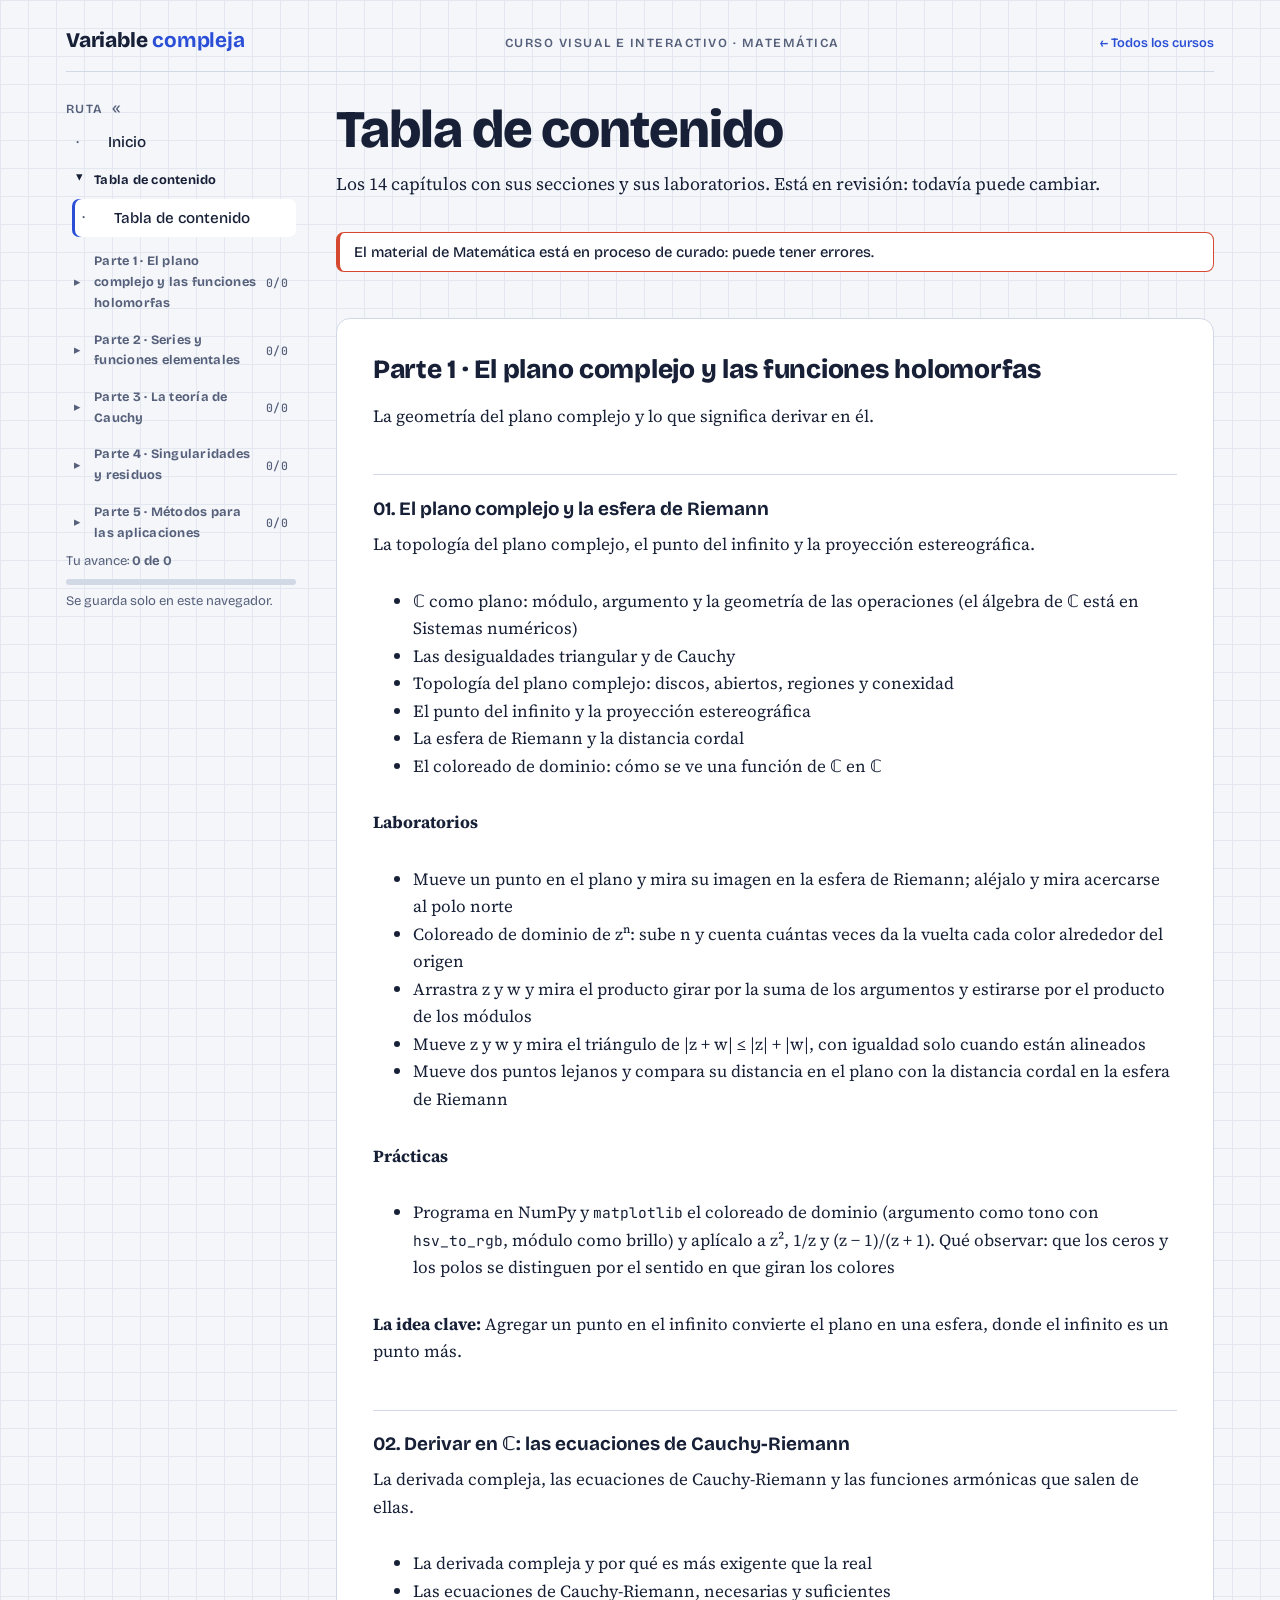
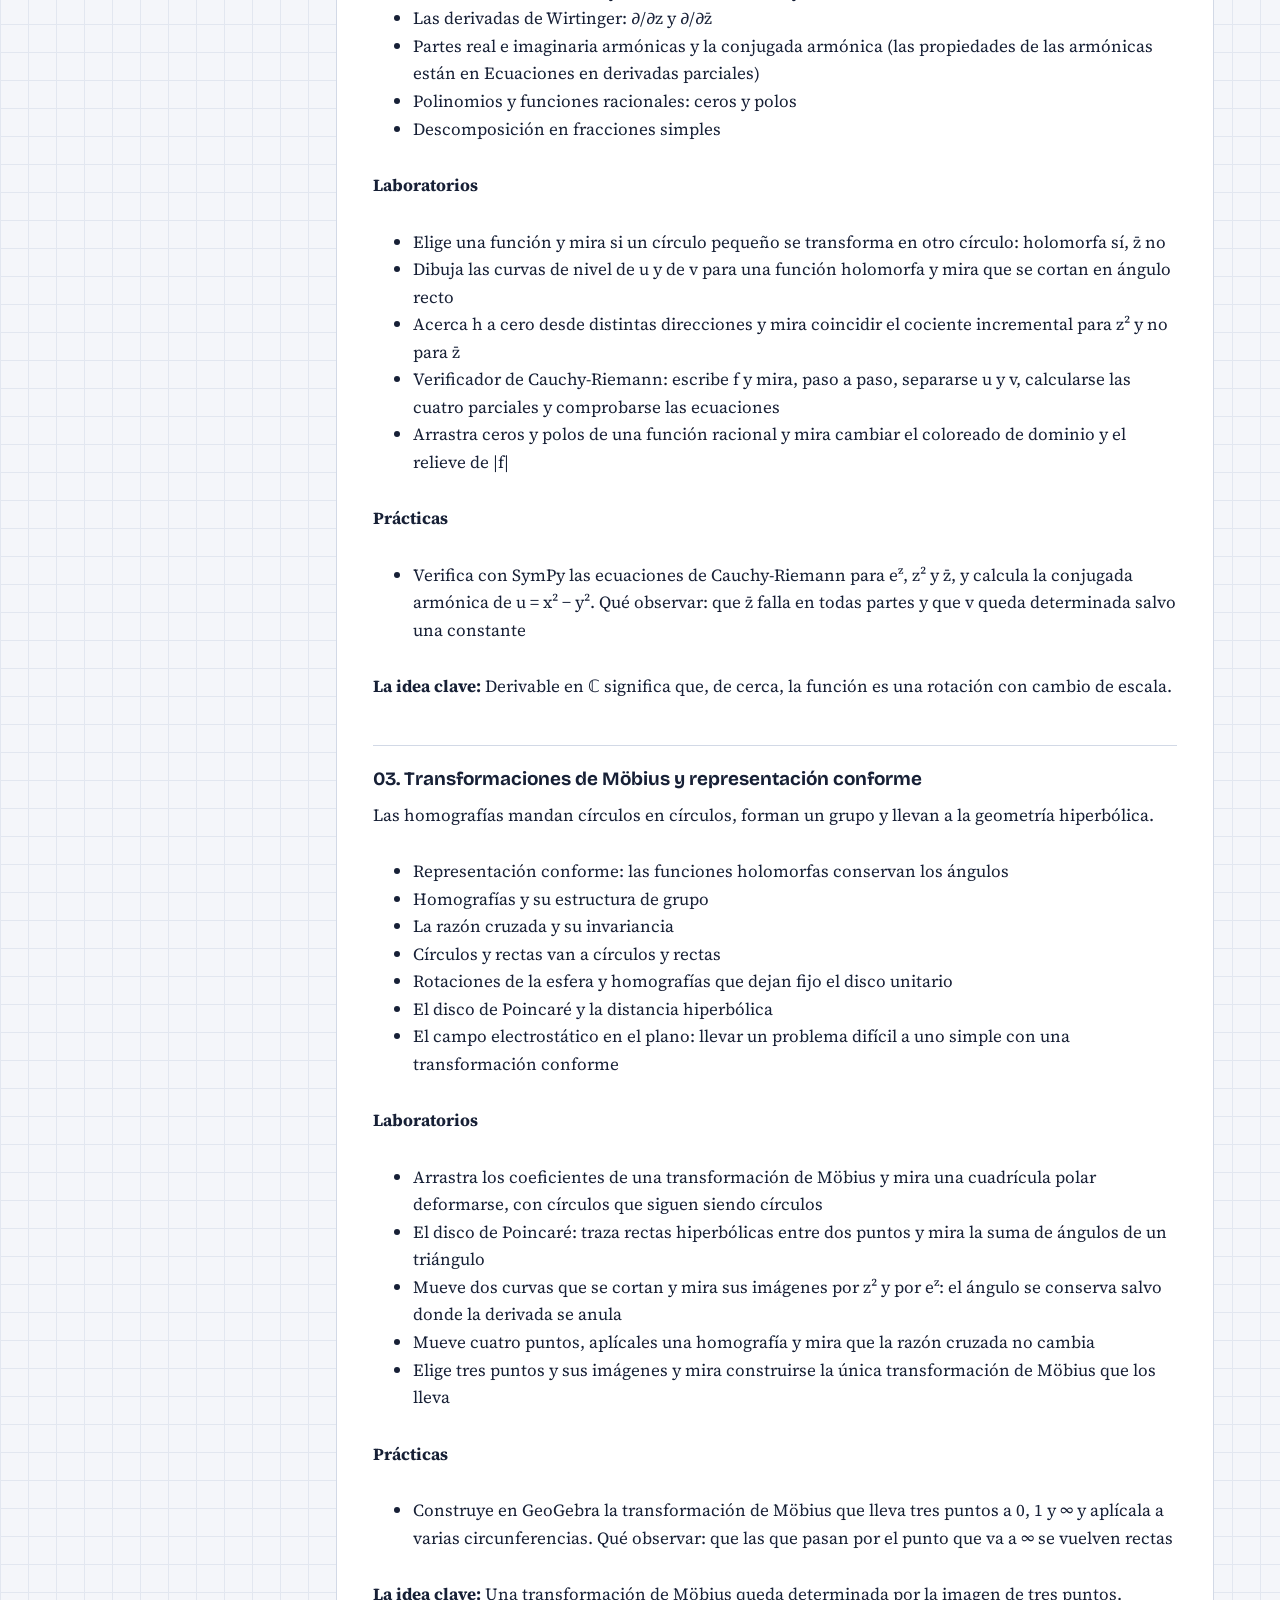
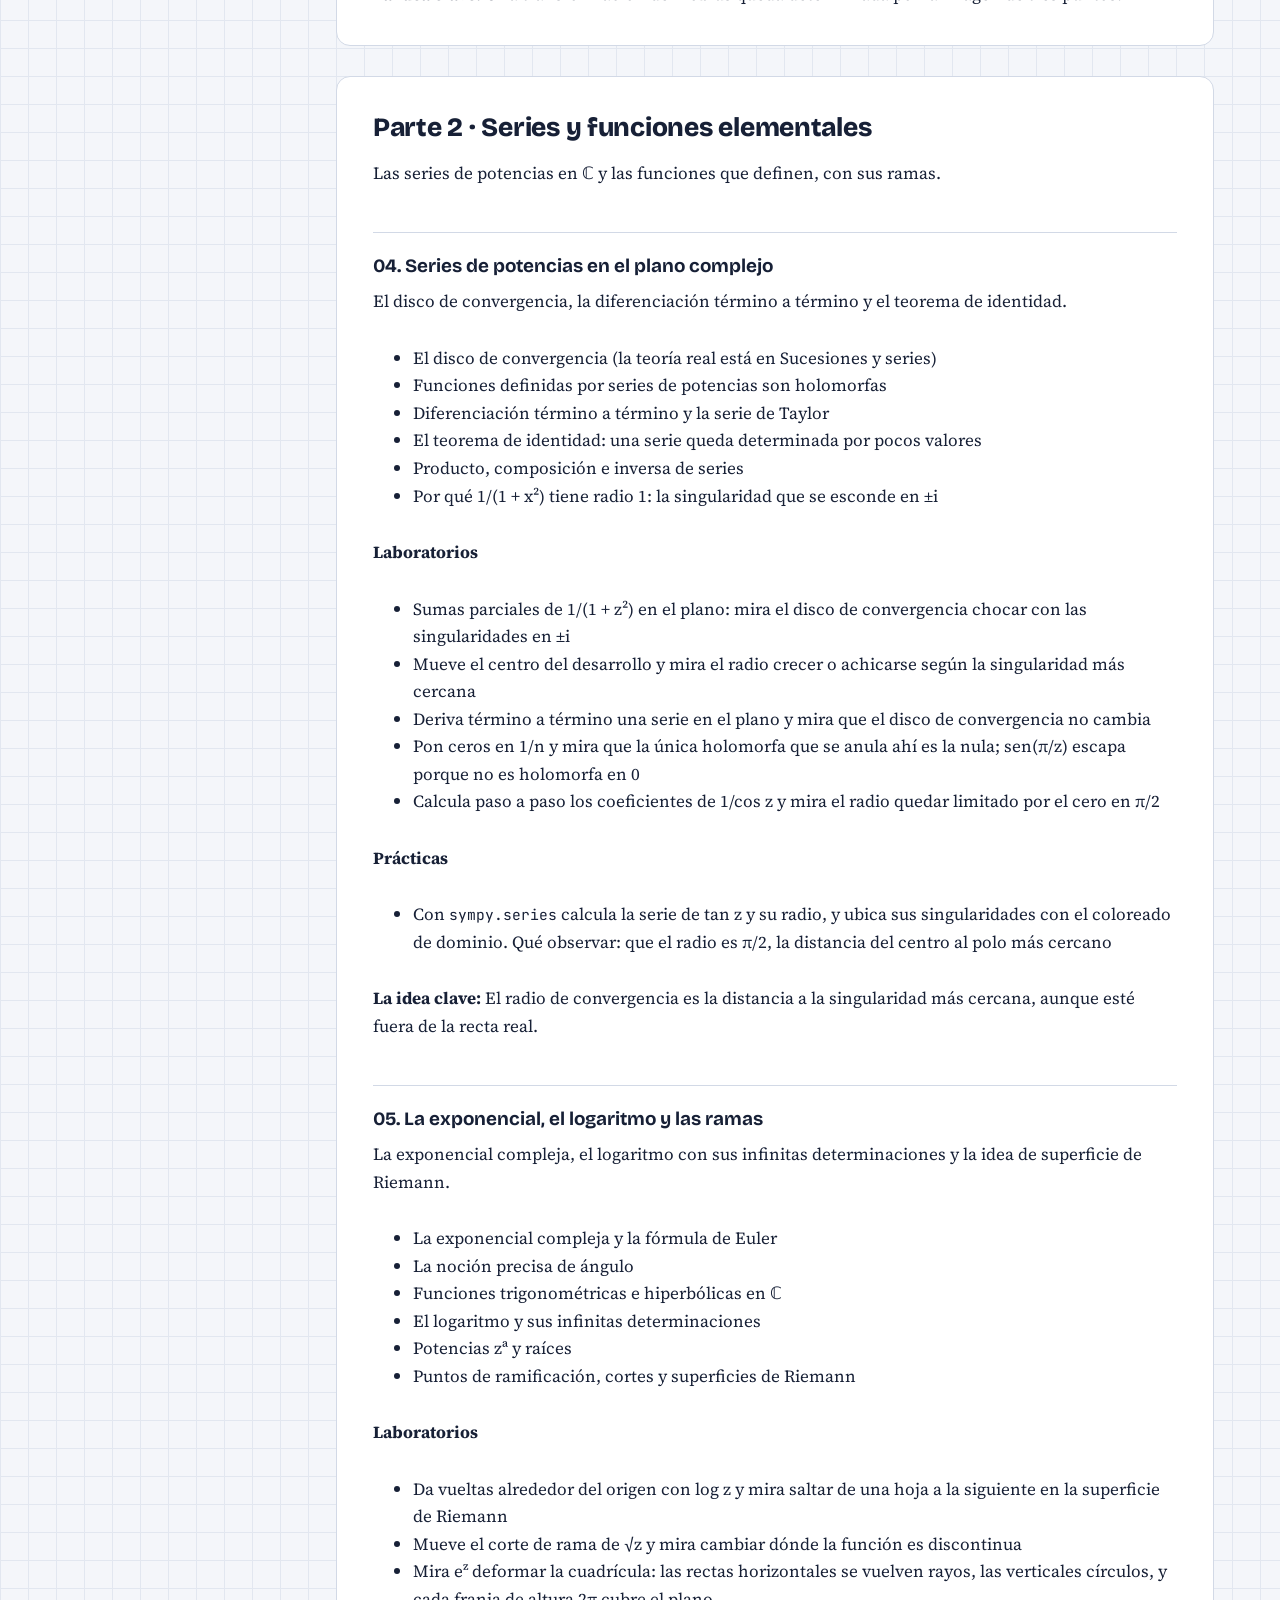
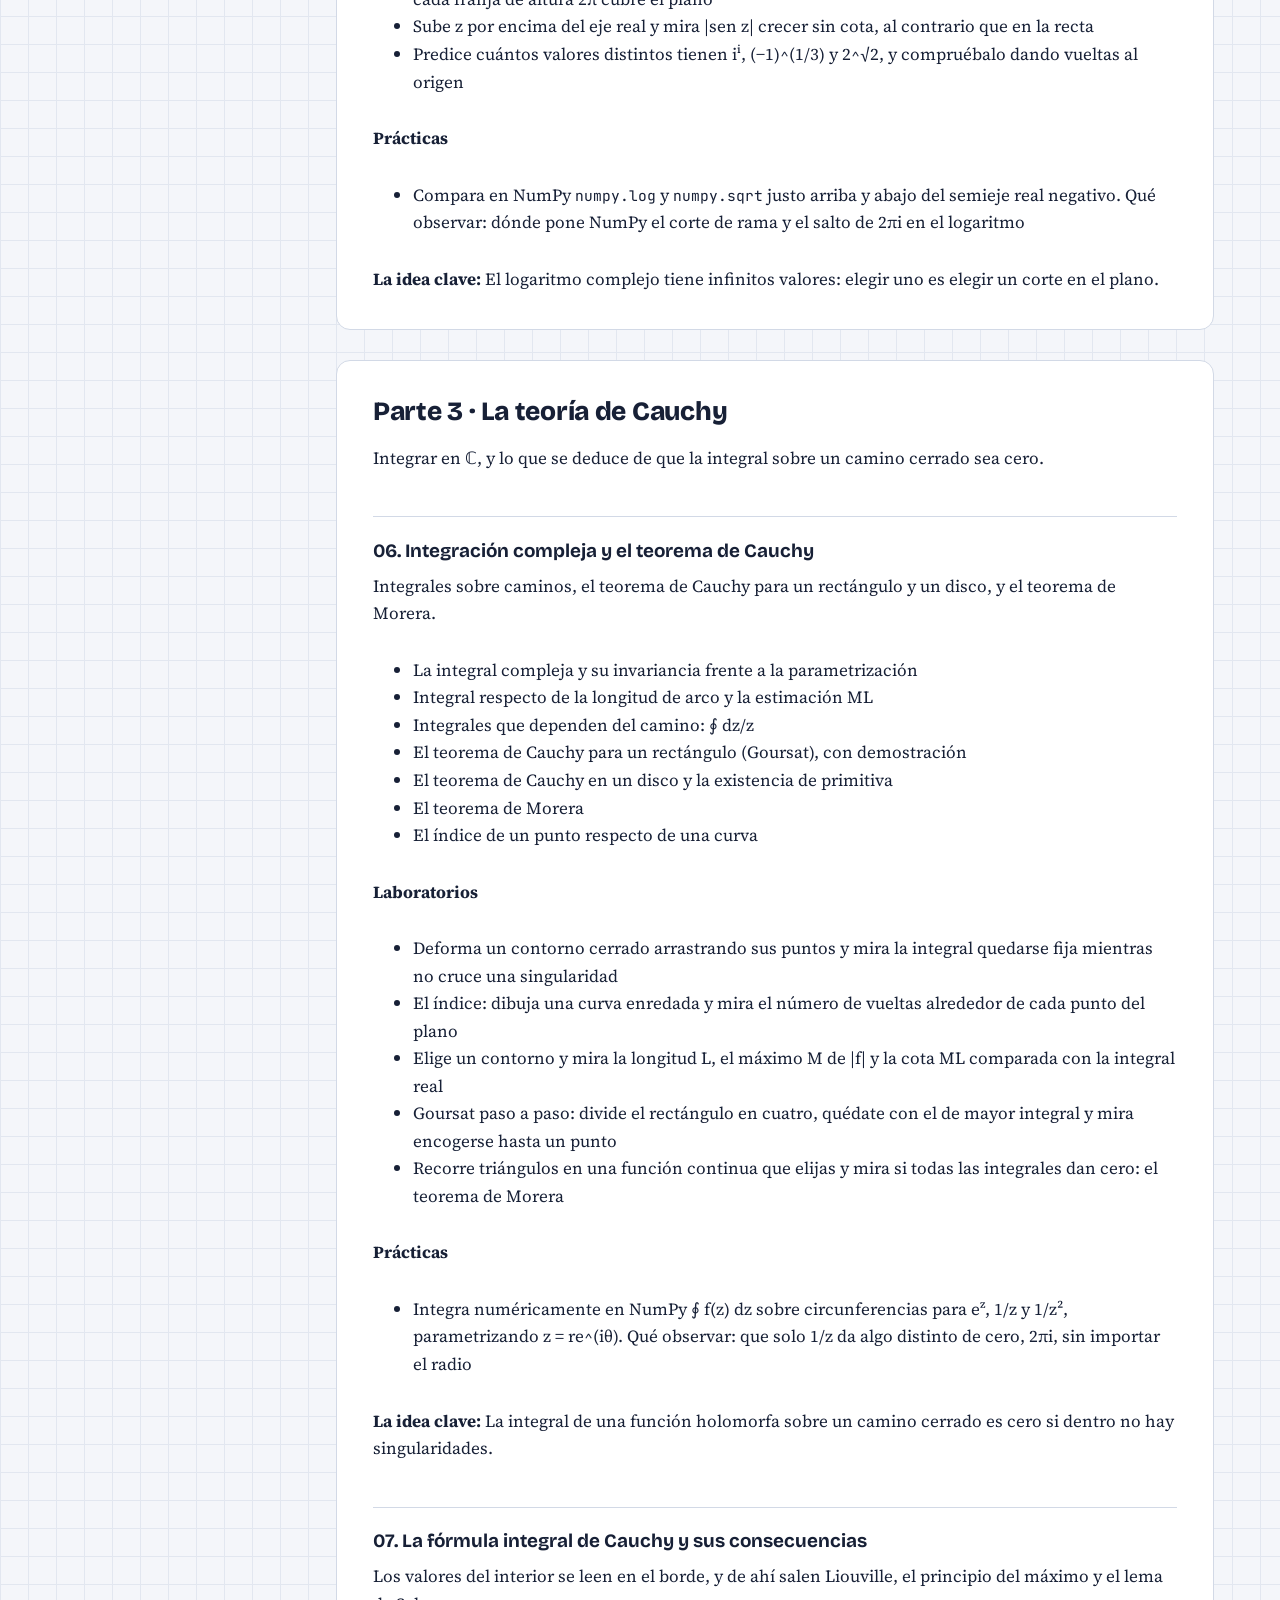
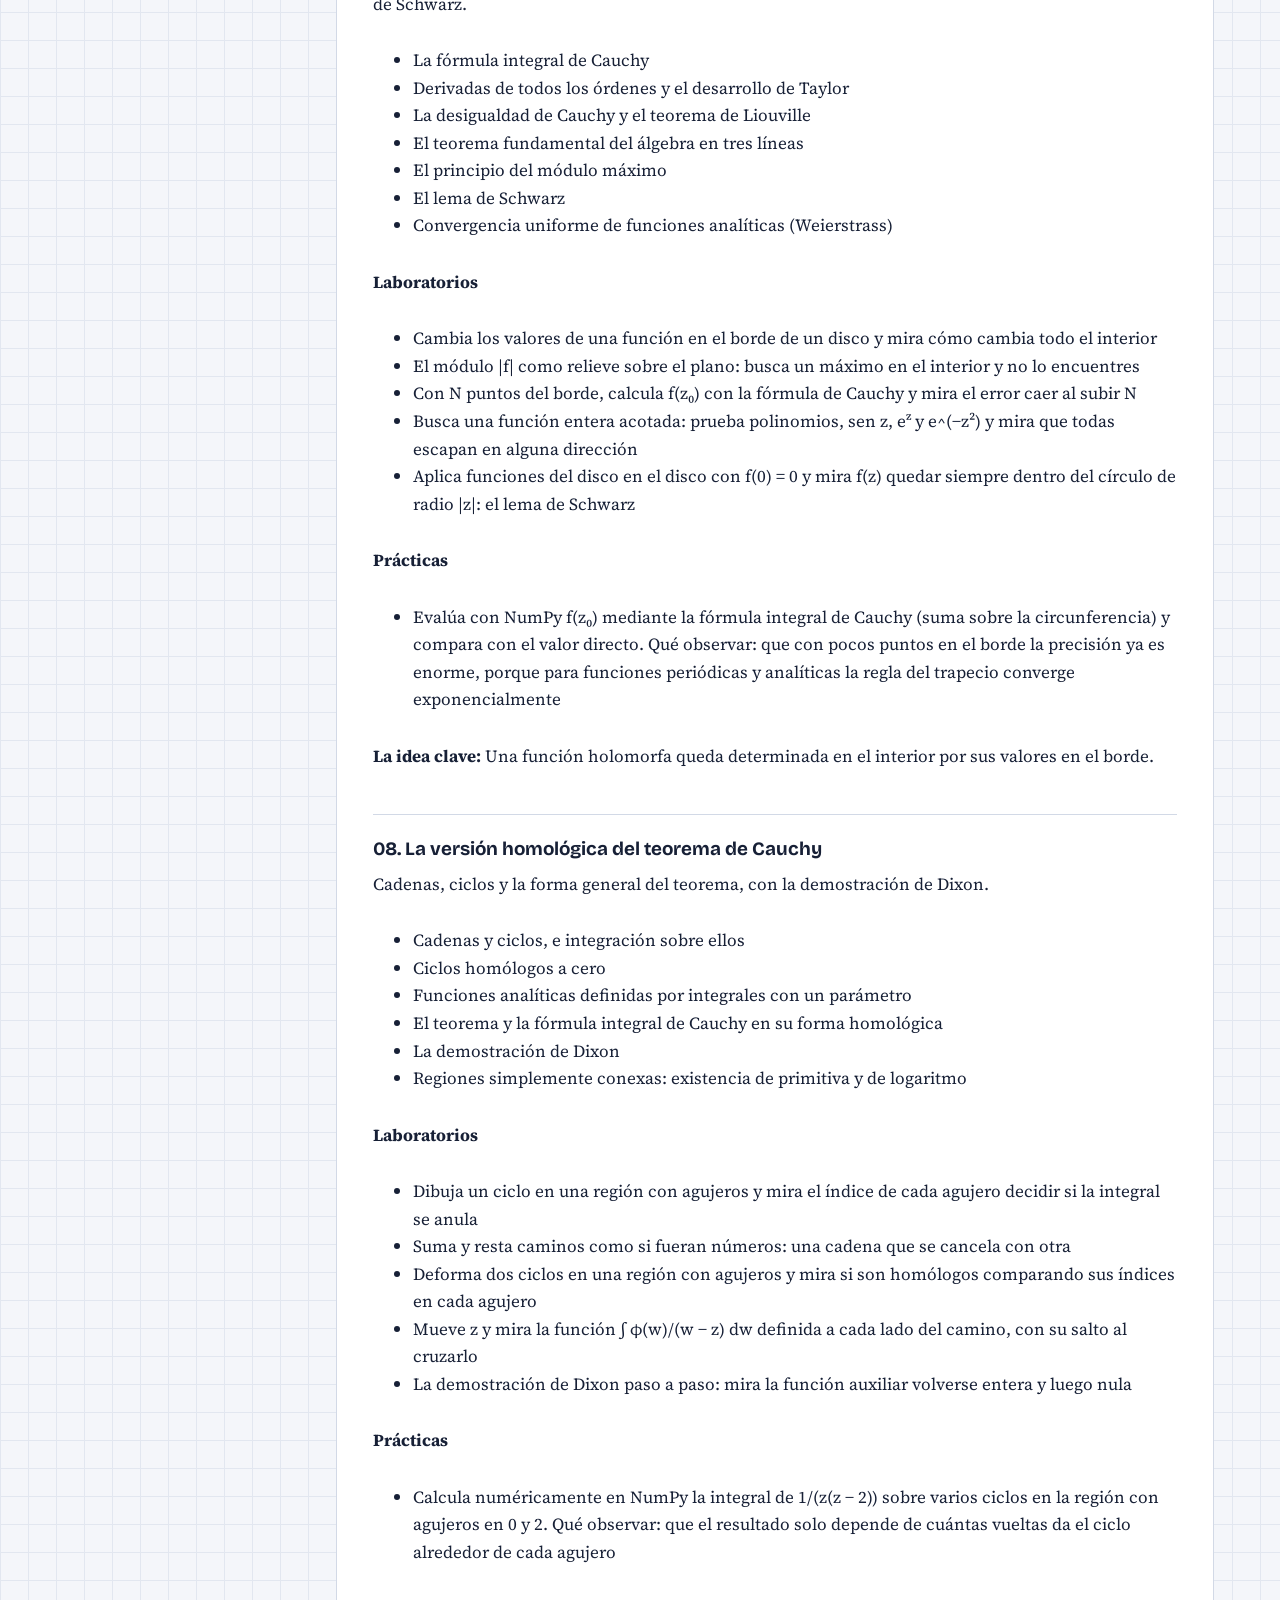
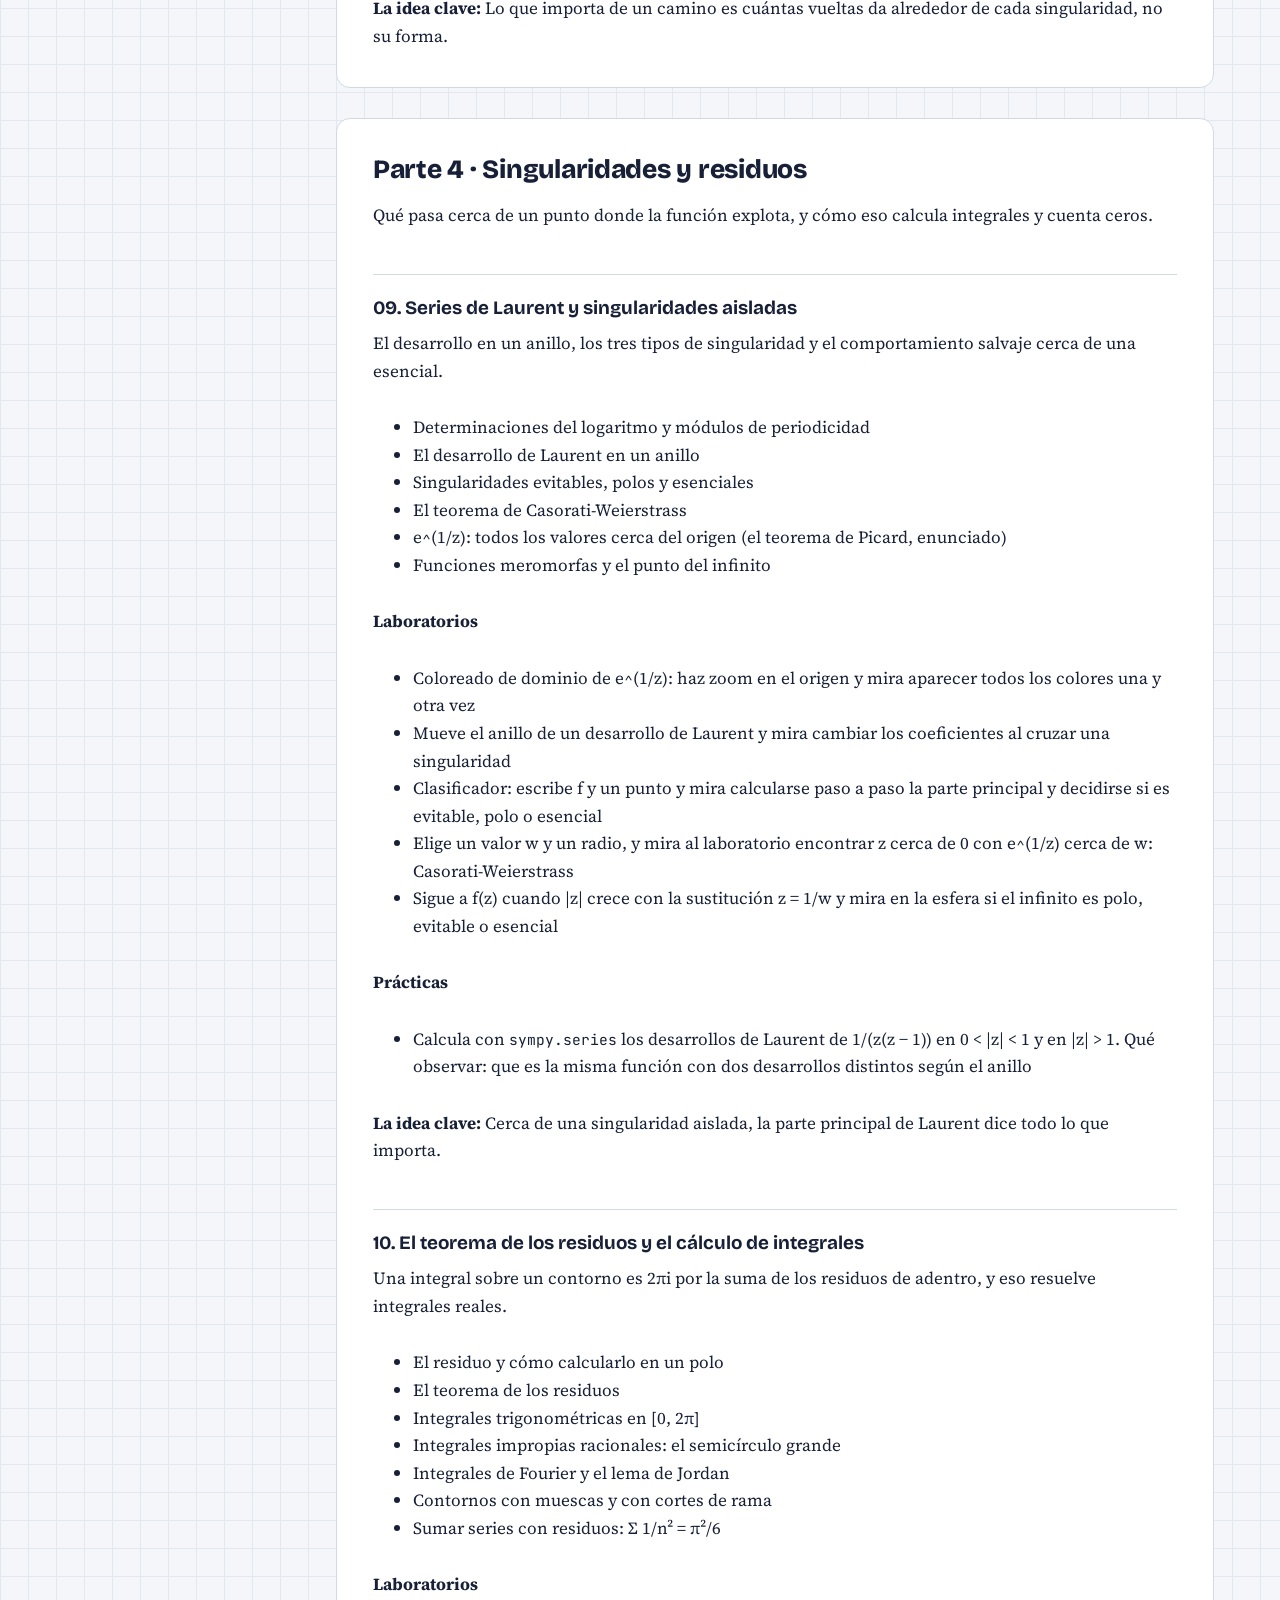
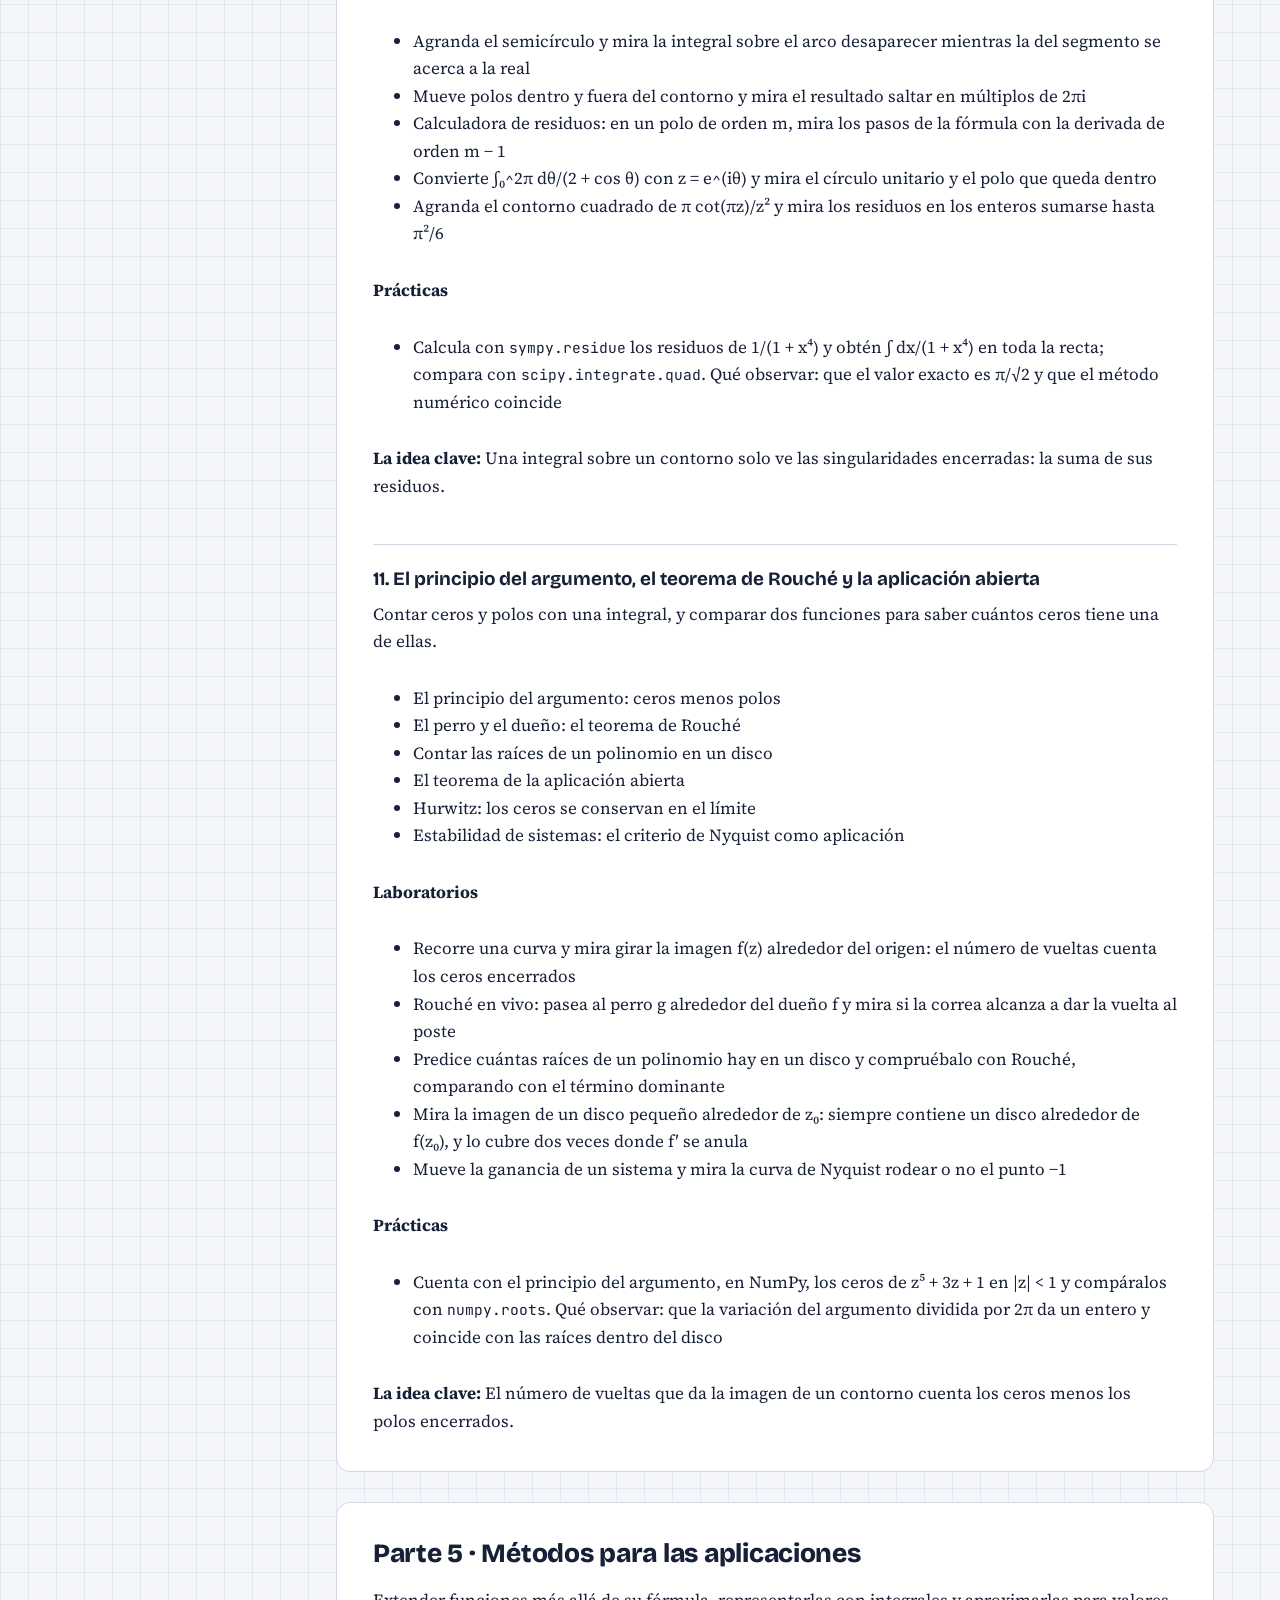
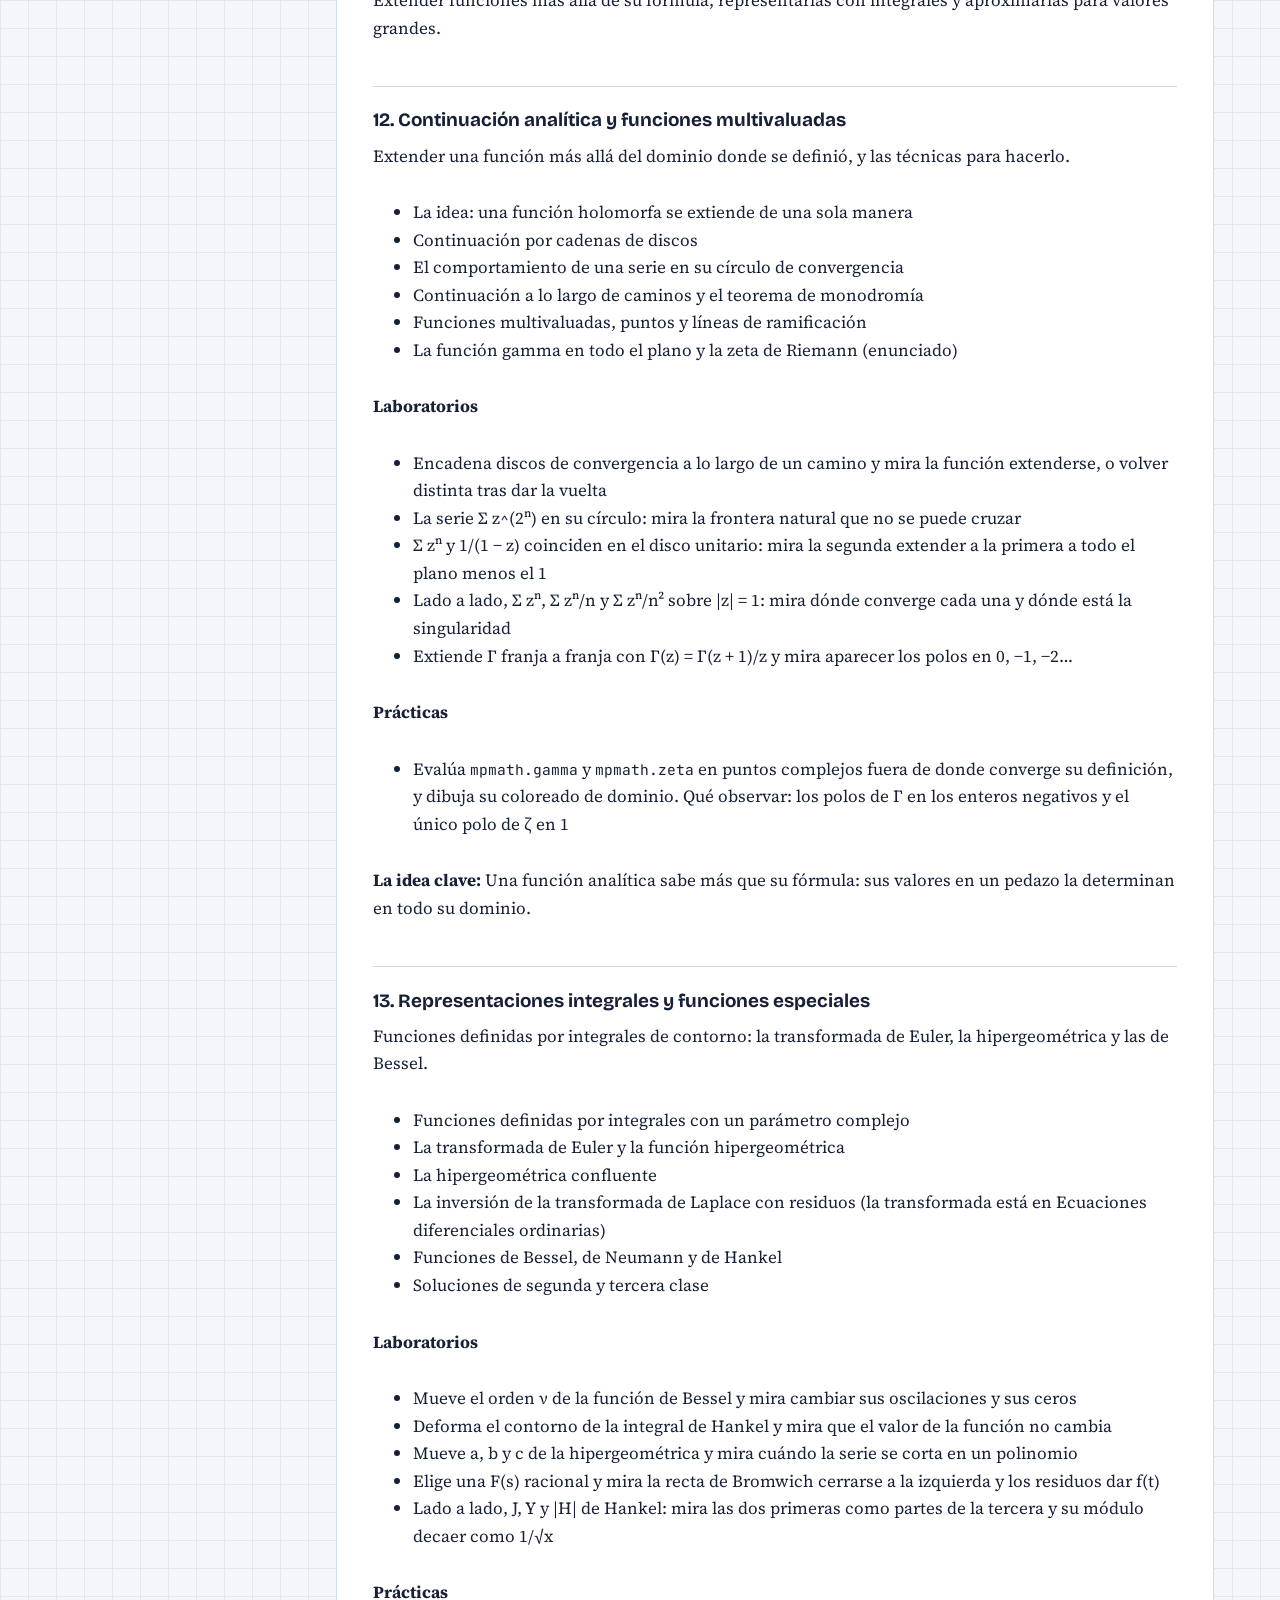
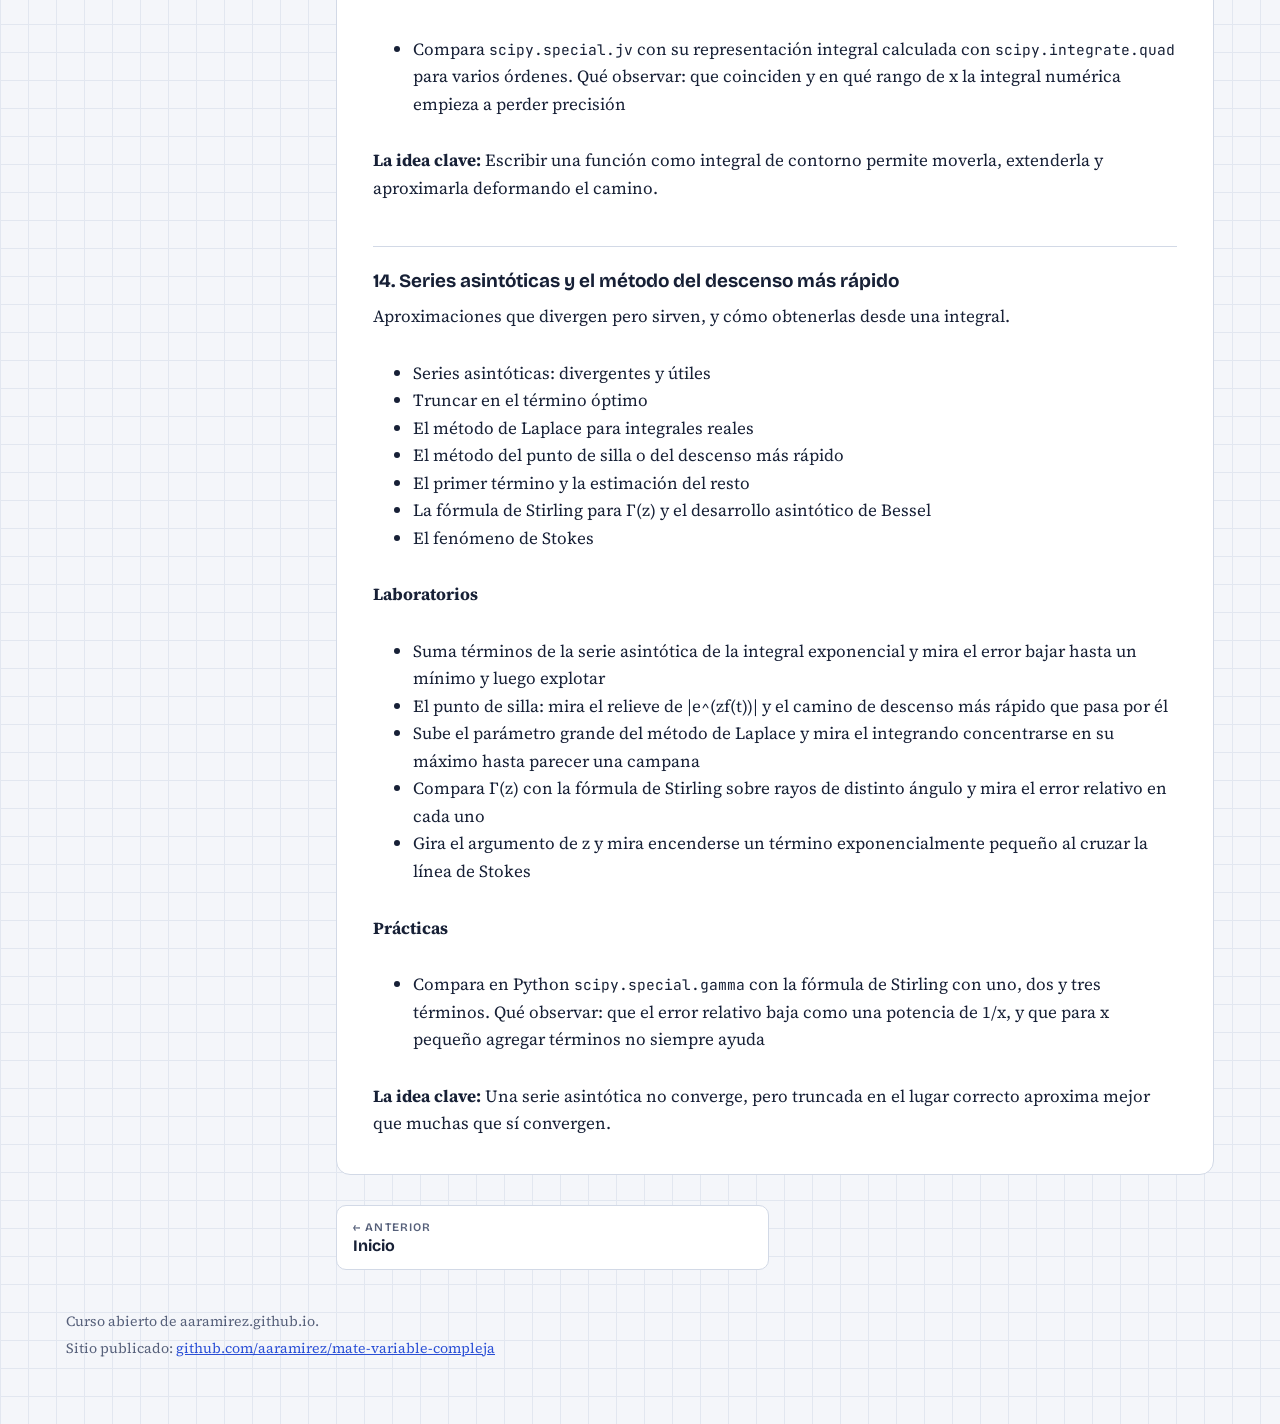
==== temario.html @ 8bcb43b8 "Portada y tabla de contenido para revisión" ====
<!doctype html>
<html lang="es">
<head>
<!-- Google Tag Manager -->
<script>(function(w,d,s,l,i){w[l]=w[l]||[];w[l].push({'gtm.start':
new Date().getTime(),event:'gtm.js'});var f=d.getElementsByTagName(s)[0],
j=d.createElement(s),dl=l!='dataLayer'?'&l='+l:'';j.async=true;j.src=
'https://www.googletagmanager.com/gtm.js?id='+i+dl;f.parentNode.insertBefore(j,f);
})(window,document,'script','dataLayer','GTM-KX76XF8R');</script>
<!-- End Google Tag Manager -->
<meta charset="utf-8">
<meta name="viewport" content="width=device-width, initial-scale=1, viewport-fit=cover">
<title>Tabla de contenido · Variable compleja · Variable compleja</title>
<meta name="claude:viewport-fit-sides" content="cover">
<meta name="description" content="Funciones analíticas de una variable compleja: Cauchy-Riemann, transformaciones de Möbius y representación conforme, series de potencias, logaritmo y ramas, teoría de Cauchy, series de Laurent, residuos, continuación analítica, representaciones integrales y series asintóticas.">
<link rel="preconnect" href="https://fonts.googleapis.com">
<link rel="preconnect" href="https://fonts.gstatic.com" crossorigin>
<link rel="stylesheet" href="https://fonts.googleapis.com/css2?family=Bricolage+Grotesque:opsz,wght@12..96,500;12..96,700;12..96,800&family=JetBrains+Mono:wght@400;600&family=Source+Serif+4:ital,opsz,wght@0,8..60,400;0,8..60,600;1,8..60,400;1,8..60,600&display=swap">
<link rel="stylesheet" href="assets/style.css">
</head>
<body>
<!-- Google Tag Manager (noscript) -->
<noscript><iframe src="https://www.googletagmanager.com/ns.html?id=GTM-KX76XF8R"
height="0" width="0" style="display:none;visibility:hidden"></iframe></noscript>
<!-- End Google Tag Manager (noscript) -->
<div class="wrap" data-page="temario">
<header class="topbar"><a class="brand" href="index.html">Variable <b>compleja</b></a><span class="eyebrow">Curso visual e interactivo · Matemática</span><a class="al-sitio" href="https://aaramirez.github.io/">← Todos los cursos</a></header>
<div class="layout">
<nav class="toc" id="toc" aria-label="Ruta de aprendizaje"></nav>
<main>
<header class="page-head"><h1>Tabla de contenido</h1><p class="lede">Los 14 capítulos con sus secciones y sus laboratorios. Está en revisión: todavía puede cambiar.</p></header>
<p class="aviso-curado" role="note">El material de Matemática está en proceso de curado: puede tener errores.</p>
<section><h2>Parte 1 · El plano complejo y las funciones holomorfas</h2><div class="prose"><p>La geometría del plano complejo y lo que significa derivar en él.</p><h3>01. El plano complejo y la esfera de Riemann</h3><p>La topología del plano complejo, el punto del infinito y la proyección estereográfica.</p><ul><li>ℂ como plano: módulo, argumento y la geometría de las operaciones (el álgebra de ℂ está en Sistemas numéricos)</li><li>Las desigualdades triangular y de Cauchy</li><li>Topología del plano complejo: discos, abiertos, regiones y conexidad</li><li>El punto del infinito y la proyección estereográfica</li><li>La esfera de Riemann y la distancia cordal</li><li>El coloreado de dominio: cómo se ve una función de ℂ en ℂ</li></ul><p><b>Laboratorios</b></p><ul><li>Mueve un punto en el plano y mira su imagen en la esfera de Riemann; aléjalo y mira acercarse al polo norte</li><li>Coloreado de dominio de zⁿ: sube n y cuenta cuántas veces da la vuelta cada color alrededor del origen</li><li>Arrastra z y w y mira el producto girar por la suma de los argumentos y estirarse por el producto de los módulos</li><li>Mueve z y w y mira el triángulo de |z + w| ≤ |z| + |w|, con igualdad solo cuando están alineados</li><li>Mueve dos puntos lejanos y compara su distancia en el plano con la distancia cordal en la esfera de Riemann</li></ul><p><b>Prácticas</b></p><ul><li>Programa en NumPy y <code>matplotlib</code> el coloreado de dominio (argumento como tono con <code>hsv_to_rgb</code>, módulo como brillo) y aplícalo a z², 1/z y (z − 1)/(z + 1). Qué observar: que los ceros y los polos se distinguen por el sentido en que giran los colores</li></ul><p><b>La idea clave:</b> Agregar un punto en el infinito convierte el plano en una esfera, donde el infinito es un punto más.</p><h3>02. Derivar en ℂ: las ecuaciones de Cauchy-Riemann</h3><p>La derivada compleja, las ecuaciones de Cauchy-Riemann y las funciones armónicas que salen de ellas.</p><ul><li>La derivada compleja y por qué es más exigente que la real</li><li>Las ecuaciones de Cauchy-Riemann, necesarias y suficientes</li><li>Las derivadas de Wirtinger: ∂/∂z y ∂/∂z̄</li><li>Partes real e imaginaria armónicas y la conjugada armónica (las propiedades de las armónicas están en Ecuaciones en derivadas parciales)</li><li>Polinomios y funciones racionales: ceros y polos</li><li>Descomposición en fracciones simples</li></ul><p><b>Laboratorios</b></p><ul><li>Elige una función y mira si un círculo pequeño se transforma en otro círculo: holomorfa sí, z̄ no</li><li>Dibuja las curvas de nivel de u y de v para una función holomorfa y mira que se cortan en ángulo recto</li><li>Acerca h a cero desde distintas direcciones y mira coincidir el cociente incremental para z² y no para z̄</li><li>Verificador de Cauchy-Riemann: escribe f y mira, paso a paso, separarse u y v, calcularse las cuatro parciales y comprobarse las ecuaciones</li><li>Arrastra ceros y polos de una función racional y mira cambiar el coloreado de dominio y el relieve de |f|</li></ul><p><b>Prácticas</b></p><ul><li>Verifica con SymPy las ecuaciones de Cauchy-Riemann para eᶻ, z² y z̄, y calcula la conjugada armónica de u = x² − y². Qué observar: que z̄ falla en todas partes y que v queda determinada salvo una constante</li></ul><p><b>La idea clave:</b> Derivable en ℂ significa que, de cerca, la función es una rotación con cambio de escala.</p><h3>03. Transformaciones de Möbius y representación conforme</h3><p>Las homografías mandan círculos en círculos, forman un grupo y llevan a la geometría hiperbólica.</p><ul><li>Representación conforme: las funciones holomorfas conservan los ángulos</li><li>Homografías y su estructura de grupo</li><li>La razón cruzada y su invariancia</li><li>Círculos y rectas van a círculos y rectas</li><li>Rotaciones de la esfera y homografías que dejan fijo el disco unitario</li><li>El disco de Poincaré y la distancia hiperbólica</li><li>El campo electrostático en el plano: llevar un problema difícil a uno simple con una transformación conforme</li></ul><p><b>Laboratorios</b></p><ul><li>Arrastra los coeficientes de una transformación de Möbius y mira una cuadrícula polar deformarse, con círculos que siguen siendo círculos</li><li>El disco de Poincaré: traza rectas hiperbólicas entre dos puntos y mira la suma de ángulos de un triángulo</li><li>Mueve dos curvas que se cortan y mira sus imágenes por z² y por eᶻ: el ángulo se conserva salvo donde la derivada se anula</li><li>Mueve cuatro puntos, aplícales una homografía y mira que la razón cruzada no cambia</li><li>Elige tres puntos y sus imágenes y mira construirse la única transformación de Möbius que los lleva</li></ul><p><b>Prácticas</b></p><ul><li>Construye en GeoGebra la transformación de Möbius que lleva tres puntos a 0, 1 y ∞ y aplícala a varias circunferencias. Qué observar: que las que pasan por el punto que va a ∞ se vuelven rectas</li></ul><p><b>La idea clave:</b> Una transformación de Möbius queda determinada por la imagen de tres puntos.</p></div></section>
<section><h2>Parte 2 · Series y funciones elementales</h2><div class="prose"><p>Las series de potencias en ℂ y las funciones que definen, con sus ramas.</p><h3>04. Series de potencias en el plano complejo</h3><p>El disco de convergencia, la diferenciación término a término y el teorema de identidad.</p><ul><li>El disco de convergencia (la teoría real está en Sucesiones y series)</li><li>Funciones definidas por series de potencias son holomorfas</li><li>Diferenciación término a término y la serie de Taylor</li><li>El teorema de identidad: una serie queda determinada por pocos valores</li><li>Producto, composición e inversa de series</li><li>Por qué 1/(1 + x²) tiene radio 1: la singularidad que se esconde en ±i</li></ul><p><b>Laboratorios</b></p><ul><li>Sumas parciales de 1/(1 + z²) en el plano: mira el disco de convergencia chocar con las singularidades en ±i</li><li>Mueve el centro del desarrollo y mira el radio crecer o achicarse según la singularidad más cercana</li><li>Deriva término a término una serie en el plano y mira que el disco de convergencia no cambia</li><li>Pon ceros en 1/n y mira que la única holomorfa que se anula ahí es la nula; sen(π/z) escapa porque no es holomorfa en 0</li><li>Calcula paso a paso los coeficientes de 1/cos z y mira el radio quedar limitado por el cero en π/2</li></ul><p><b>Prácticas</b></p><ul><li>Con <code>sympy.series</code> calcula la serie de tan z y su radio, y ubica sus singularidades con el coloreado de dominio. Qué observar: que el radio es π/2, la distancia del centro al polo más cercano</li></ul><p><b>La idea clave:</b> El radio de convergencia es la distancia a la singularidad más cercana, aunque esté fuera de la recta real.</p><h3>05. La exponencial, el logaritmo y las ramas</h3><p>La exponencial compleja, el logaritmo con sus infinitas determinaciones y la idea de superficie de Riemann.</p><ul><li>La exponencial compleja y la fórmula de Euler</li><li>La noción precisa de ángulo</li><li>Funciones trigonométricas e hiperbólicas en ℂ</li><li>El logaritmo y sus infinitas determinaciones</li><li>Potencias zᵃ y raíces</li><li>Puntos de ramificación, cortes y superficies de Riemann</li></ul><p><b>Laboratorios</b></p><ul><li>Da vueltas alrededor del origen con log z y mira saltar de una hoja a la siguiente en la superficie de Riemann</li><li>Mueve el corte de rama de √z y mira cambiar dónde la función es discontinua</li><li>Mira eᶻ deformar la cuadrícula: las rectas horizontales se vuelven rayos, las verticales círculos, y cada franja de altura 2π cubre el plano</li><li>Sube z por encima del eje real y mira |sen z| crecer sin cota, al contrario que en la recta</li><li>Predice cuántos valores distintos tienen iⁱ, (−1)^(1/3) y 2^√2, y compruébalo dando vueltas al origen</li></ul><p><b>Prácticas</b></p><ul><li>Compara en NumPy <code>numpy.log</code> y <code>numpy.sqrt</code> justo arriba y abajo del semieje real negativo. Qué observar: dónde pone NumPy el corte de rama y el salto de 2πi en el logaritmo</li></ul><p><b>La idea clave:</b> El logaritmo complejo tiene infinitos valores: elegir uno es elegir un corte en el plano.</p></div></section>
<section><h2>Parte 3 · La teoría de Cauchy</h2><div class="prose"><p>Integrar en ℂ, y lo que se deduce de que la integral sobre un camino cerrado sea cero.</p><h3>06. Integración compleja y el teorema de Cauchy</h3><p>Integrales sobre caminos, el teorema de Cauchy para un rectángulo y un disco, y el teorema de Morera.</p><ul><li>La integral compleja y su invariancia frente a la parametrización</li><li>Integral respecto de la longitud de arco y la estimación ML</li><li>Integrales que dependen del camino: ∮ dz/z</li><li>El teorema de Cauchy para un rectángulo (Goursat), con demostración</li><li>El teorema de Cauchy en un disco y la existencia de primitiva</li><li>El teorema de Morera</li><li>El índice de un punto respecto de una curva</li></ul><p><b>Laboratorios</b></p><ul><li>Deforma un contorno cerrado arrastrando sus puntos y mira la integral quedarse fija mientras no cruce una singularidad</li><li>El índice: dibuja una curva enredada y mira el número de vueltas alrededor de cada punto del plano</li><li>Elige un contorno y mira la longitud L, el máximo M de |f| y la cota ML comparada con la integral real</li><li>Goursat paso a paso: divide el rectángulo en cuatro, quédate con el de mayor integral y mira encogerse hasta un punto</li><li>Recorre triángulos en una función continua que elijas y mira si todas las integrales dan cero: el teorema de Morera</li></ul><p><b>Prácticas</b></p><ul><li>Integra numéricamente en NumPy ∮ f(z) dz sobre circunferencias para eᶻ, 1/z y 1/z², parametrizando z = re^(iθ). Qué observar: que solo 1/z da algo distinto de cero, 2πi, sin importar el radio</li></ul><p><b>La idea clave:</b> La integral de una función holomorfa sobre un camino cerrado es cero si dentro no hay singularidades.</p><h3>07. La fórmula integral de Cauchy y sus consecuencias</h3><p>Los valores del interior se leen en el borde, y de ahí salen Liouville, el principio del máximo y el lema de Schwarz.</p><ul><li>La fórmula integral de Cauchy</li><li>Derivadas de todos los órdenes y el desarrollo de Taylor</li><li>La desigualdad de Cauchy y el teorema de Liouville</li><li>El teorema fundamental del álgebra en tres líneas</li><li>El principio del módulo máximo</li><li>El lema de Schwarz</li><li>Convergencia uniforme de funciones analíticas (Weierstrass)</li></ul><p><b>Laboratorios</b></p><ul><li>Cambia los valores de una función en el borde de un disco y mira cómo cambia todo el interior</li><li>El módulo |f| como relieve sobre el plano: busca un máximo en el interior y no lo encuentres</li><li>Con N puntos del borde, calcula f(z₀) con la fórmula de Cauchy y mira el error caer al subir N</li><li>Busca una función entera acotada: prueba polinomios, sen z, eᶻ y e^(−z²) y mira que todas escapan en alguna dirección</li><li>Aplica funciones del disco en el disco con f(0) = 0 y mira f(z) quedar siempre dentro del círculo de radio |z|: el lema de Schwarz</li></ul><p><b>Prácticas</b></p><ul><li>Evalúa con NumPy f(z₀) mediante la fórmula integral de Cauchy (suma sobre la circunferencia) y compara con el valor directo. Qué observar: que con pocos puntos en el borde la precisión ya es enorme, porque para funciones periódicas y analíticas la regla del trapecio converge exponencialmente</li></ul><p><b>La idea clave:</b> Una función holomorfa queda determinada en el interior por sus valores en el borde.</p><h3>08. La versión homológica del teorema de Cauchy</h3><p>Cadenas, ciclos y la forma general del teorema, con la demostración de Dixon.</p><ul><li>Cadenas y ciclos, e integración sobre ellos</li><li>Ciclos homólogos a cero</li><li>Funciones analíticas definidas por integrales con un parámetro</li><li>El teorema y la fórmula integral de Cauchy en su forma homológica</li><li>La demostración de Dixon</li><li>Regiones simplemente conexas: existencia de primitiva y de logaritmo</li></ul><p><b>Laboratorios</b></p><ul><li>Dibuja un ciclo en una región con agujeros y mira el índice de cada agujero decidir si la integral se anula</li><li>Suma y resta caminos como si fueran números: una cadena que se cancela con otra</li><li>Deforma dos ciclos en una región con agujeros y mira si son homólogos comparando sus índices en cada agujero</li><li>Mueve z y mira la función ∫ φ(w)/(w − z) dw definida a cada lado del camino, con su salto al cruzarlo</li><li>La demostración de Dixon paso a paso: mira la función auxiliar volverse entera y luego nula</li></ul><p><b>Prácticas</b></p><ul><li>Calcula numéricamente en NumPy la integral de 1/(z(z − 2)) sobre varios ciclos en la región con agujeros en 0 y 2. Qué observar: que el resultado solo depende de cuántas vueltas da el ciclo alrededor de cada agujero</li></ul><p><b>La idea clave:</b> Lo que importa de un camino es cuántas vueltas da alrededor de cada singularidad, no su forma.</p></div></section>
<section><h2>Parte 4 · Singularidades y residuos</h2><div class="prose"><p>Qué pasa cerca de un punto donde la función explota, y cómo eso calcula integrales y cuenta ceros.</p><h3>09. Series de Laurent y singularidades aisladas</h3><p>El desarrollo en un anillo, los tres tipos de singularidad y el comportamiento salvaje cerca de una esencial.</p><ul><li>Determinaciones del logaritmo y módulos de periodicidad</li><li>El desarrollo de Laurent en un anillo</li><li>Singularidades evitables, polos y esenciales</li><li>El teorema de Casorati-Weierstrass</li><li>e^(1/z): todos los valores cerca del origen (el teorema de Picard, enunciado)</li><li>Funciones meromorfas y el punto del infinito</li></ul><p><b>Laboratorios</b></p><ul><li>Coloreado de dominio de e^(1/z): haz zoom en el origen y mira aparecer todos los colores una y otra vez</li><li>Mueve el anillo de un desarrollo de Laurent y mira cambiar los coeficientes al cruzar una singularidad</li><li>Clasificador: escribe f y un punto y mira calcularse paso a paso la parte principal y decidirse si es evitable, polo o esencial</li><li>Elige un valor w y un radio, y mira al laboratorio encontrar z cerca de 0 con e^(1/z) cerca de w: Casorati-Weierstrass</li><li>Sigue a f(z) cuando |z| crece con la sustitución z = 1/w y mira en la esfera si el infinito es polo, evitable o esencial</li></ul><p><b>Prácticas</b></p><ul><li>Calcula con <code>sympy.series</code> los desarrollos de Laurent de 1/(z(z − 1)) en 0 &lt; |z| &lt; 1 y en |z| &gt; 1. Qué observar: que es la misma función con dos desarrollos distintos según el anillo</li></ul><p><b>La idea clave:</b> Cerca de una singularidad aislada, la parte principal de Laurent dice todo lo que importa.</p><h3>10. El teorema de los residuos y el cálculo de integrales</h3><p>Una integral sobre un contorno es 2πi por la suma de los residuos de adentro, y eso resuelve integrales reales.</p><ul><li>El residuo y cómo calcularlo en un polo</li><li>El teorema de los residuos</li><li>Integrales trigonométricas en [0, 2π]</li><li>Integrales impropias racionales: el semicírculo grande</li><li>Integrales de Fourier y el lema de Jordan</li><li>Contornos con muescas y con cortes de rama</li><li>Sumar series con residuos: Σ 1/n² = π²/6</li></ul><p><b>Laboratorios</b></p><ul><li>Agranda el semicírculo y mira la integral sobre el arco desaparecer mientras la del segmento se acerca a la real</li><li>Mueve polos dentro y fuera del contorno y mira el resultado saltar en múltiplos de 2πi</li><li>Calculadora de residuos: en un polo de orden m, mira los pasos de la fórmula con la derivada de orden m − 1</li><li>Convierte ∫₀^2π dθ/(2 + cos θ) con z = e^(iθ) y mira el círculo unitario y el polo que queda dentro</li><li>Agranda el contorno cuadrado de π cot(πz)/z² y mira los residuos en los enteros sumarse hasta π²/6</li></ul><p><b>Prácticas</b></p><ul><li>Calcula con <code>sympy.residue</code> los residuos de 1/(1 + x⁴) y obtén ∫ dx/(1 + x⁴) en toda la recta; compara con <code>scipy.integrate.quad</code>. Qué observar: que el valor exacto es π/√2 y que el método numérico coincide</li></ul><p><b>La idea clave:</b> Una integral sobre un contorno solo ve las singularidades encerradas: la suma de sus residuos.</p><h3>11. El principio del argumento, el teorema de Rouché y la aplicación abierta</h3><p>Contar ceros y polos con una integral, y comparar dos funciones para saber cuántos ceros tiene una de ellas.</p><ul><li>El principio del argumento: ceros menos polos</li><li>El perro y el dueño: el teorema de Rouché</li><li>Contar las raíces de un polinomio en un disco</li><li>El teorema de la aplicación abierta</li><li>Hurwitz: los ceros se conservan en el límite</li><li>Estabilidad de sistemas: el criterio de Nyquist como aplicación</li></ul><p><b>Laboratorios</b></p><ul><li>Recorre una curva y mira girar la imagen f(z) alrededor del origen: el número de vueltas cuenta los ceros encerrados</li><li>Rouché en vivo: pasea al perro g alrededor del dueño f y mira si la correa alcanza a dar la vuelta al poste</li><li>Predice cuántas raíces de un polinomio hay en un disco y compruébalo con Rouché, comparando con el término dominante</li><li>Mira la imagen de un disco pequeño alrededor de z₀: siempre contiene un disco alrededor de f(z₀), y lo cubre dos veces donde f′ se anula</li><li>Mueve la ganancia de un sistema y mira la curva de Nyquist rodear o no el punto −1</li></ul><p><b>Prácticas</b></p><ul><li>Cuenta con el principio del argumento, en NumPy, los ceros de z⁵ + 3z + 1 en |z| &lt; 1 y compáralos con <code>numpy.roots</code>. Qué observar: que la variación del argumento dividida por 2π da un entero y coincide con las raíces dentro del disco</li></ul><p><b>La idea clave:</b> El número de vueltas que da la imagen de un contorno cuenta los ceros menos los polos encerrados.</p></div></section>
<section><h2>Parte 5 · Métodos para las aplicaciones</h2><div class="prose"><p>Extender funciones más allá de su fórmula, representarlas con integrales y aproximarlas para valores grandes.</p><h3>12. Continuación analítica y funciones multivaluadas</h3><p>Extender una función más allá del dominio donde se definió, y las técnicas para hacerlo.</p><ul><li>La idea: una función holomorfa se extiende de una sola manera</li><li>Continuación por cadenas de discos</li><li>El comportamiento de una serie en su círculo de convergencia</li><li>Continuación a lo largo de caminos y el teorema de monodromía</li><li>Funciones multivaluadas, puntos y líneas de ramificación</li><li>La función gamma en todo el plano y la zeta de Riemann (enunciado)</li></ul><p><b>Laboratorios</b></p><ul><li>Encadena discos de convergencia a lo largo de un camino y mira la función extenderse, o volver distinta tras dar la vuelta</li><li>La serie Σ z^(2ⁿ) en su círculo: mira la frontera natural que no se puede cruzar</li><li>Σ zⁿ y 1/(1 − z) coinciden en el disco unitario: mira la segunda extender a la primera a todo el plano menos el 1</li><li>Lado a lado, Σ zⁿ, Σ zⁿ/n y Σ zⁿ/n² sobre |z| = 1: mira dónde converge cada una y dónde está la singularidad</li><li>Extiende Γ franja a franja con Γ(z) = Γ(z + 1)/z y mira aparecer los polos en 0, −1, −2…</li></ul><p><b>Prácticas</b></p><ul><li>Evalúa <code>mpmath.gamma</code> y <code>mpmath.zeta</code> en puntos complejos fuera de donde converge su definición, y dibuja su coloreado de dominio. Qué observar: los polos de Γ en los enteros negativos y el único polo de ζ en 1</li></ul><p><b>La idea clave:</b> Una función analítica sabe más que su fórmula: sus valores en un pedazo la determinan en todo su dominio.</p><h3>13. Representaciones integrales y funciones especiales</h3><p>Funciones definidas por integrales de contorno: la transformada de Euler, la hipergeométrica y las de Bessel.</p><ul><li>Funciones definidas por integrales con un parámetro complejo</li><li>La transformada de Euler y la función hipergeométrica</li><li>La hipergeométrica confluente</li><li>La inversión de la transformada de Laplace con residuos (la transformada está en Ecuaciones diferenciales ordinarias)</li><li>Funciones de Bessel, de Neumann y de Hankel</li><li>Soluciones de segunda y tercera clase</li></ul><p><b>Laboratorios</b></p><ul><li>Mueve el orden ν de la función de Bessel y mira cambiar sus oscilaciones y sus ceros</li><li>Deforma el contorno de la integral de Hankel y mira que el valor de la función no cambia</li><li>Mueve a, b y c de la hipergeométrica y mira cuándo la serie se corta en un polinomio</li><li>Elige una F(s) racional y mira la recta de Bromwich cerrarse a la izquierda y los residuos dar f(t)</li><li>Lado a lado, J, Y y |H| de Hankel: mira las dos primeras como partes de la tercera y su módulo decaer como 1/√x</li></ul><p><b>Prácticas</b></p><ul><li>Compara <code>scipy.special.jv</code> con su representación integral calculada con <code>scipy.integrate.quad</code> para varios órdenes. Qué observar: que coinciden y en qué rango de x la integral numérica empieza a perder precisión</li></ul><p><b>La idea clave:</b> Escribir una función como integral de contorno permite moverla, extenderla y aproximarla deformando el camino.</p><h3>14. Series asintóticas y el método del descenso más rápido</h3><p>Aproximaciones que divergen pero sirven, y cómo obtenerlas desde una integral.</p><ul><li>Series asintóticas: divergentes y útiles</li><li>Truncar en el término óptimo</li><li>El método de Laplace para integrales reales</li><li>El método del punto de silla o del descenso más rápido</li><li>El primer término y la estimación del resto</li><li>La fórmula de Stirling para Γ(z) y el desarrollo asintótico de Bessel</li><li>El fenómeno de Stokes</li></ul><p><b>Laboratorios</b></p><ul><li>Suma términos de la serie asintótica de la integral exponencial y mira el error bajar hasta un mínimo y luego explotar</li><li>El punto de silla: mira el relieve de |e^(zf(t))| y el camino de descenso más rápido que pasa por él</li><li>Sube el parámetro grande del método de Laplace y mira el integrando concentrarse en su máximo hasta parecer una campana</li><li>Compara Γ(z) con la fórmula de Stirling sobre rayos de distinto ángulo y mira el error relativo en cada uno</li><li>Gira el argumento de z y mira encenderse un término exponencialmente pequeño al cruzar la línea de Stokes</li></ul><p><b>Prácticas</b></p><ul><li>Compara en Python <code>scipy.special.gamma</code> con la fórmula de Stirling con uno, dos y tres términos. Qué observar: que el error relativo baja como una potencia de 1/x, y que para x pequeño agregar términos no siempre ayuda</li></ul><p><b>La idea clave:</b> Una serie asintótica no converge, pero truncada en el lugar correcto aproxima mejor que muchas que sí convergen.</p></div></section>
<nav class="pager" id="pager" aria-label="Capítulo anterior y siguiente"></nav>
</main>
</div>
<footer><span>Curso abierto de aaramirez.github.io.</span><span>Sitio publicado: <a href="https://github.com/aaramirez/mate-variable-compleja" target="_blank" rel="noopener">github.com/aaramirez/mate-variable-compleja</a></span></footer>
</div>
<script src="assets/lab.js"></script>

</body>
</html>
---- assets/style.css ----
/* Cuaderno cuadriculado: índice lateral fijo (ruta de aprendizaje) + columna de lectura con laboratorios interactivos */
:root{
  --paper:#f4f6fa; --card:#ffffff; --ink:#172036; --muted:#56607a; --line:#d2d9e6; --grid:#e2e7f0;
  --accent:#2a4fd6; --accent-soft:#e4eaff; --warm:#d4492f; --warm-soft:#fde7e1; --good:#16845a; --good-soft:#dff3ea;
  --mark:rgba(255,206,46,.5);
  --f-display:"Bricolage Grotesque","Segoe UI",system-ui,sans-serif;
  --f-body:"Source Serif 4",Georgia,"Times New Roman",serif;
  --f-mono:"JetBrains Mono",ui-monospace,Consolas,monospace;
}
@media (prefers-color-scheme: dark){
  :root:not([data-theme="light"]){
    --paper:#0e1422; --card:#151d2f; --ink:#e5eaf6; --muted:#9ba6c3; --line:#2b3651; --grid:#1b2438;
    --accent:#8aa4ff; --accent-soft:#1e2a4d; --warm:#ff8166; --warm-soft:#3a2026; --good:#55cf98; --good-soft:#163328;
    --mark:rgba(240,196,40,.32); color-scheme:dark;
  }
}
:root[data-theme="dark"]{
  --paper:#0e1422; --card:#151d2f; --ink:#e5eaf6; --muted:#9ba6c3; --line:#2b3651; --grid:#1b2438;
  --accent:#8aa4ff; --accent-soft:#1e2a4d; --warm:#ff8166; --warm-soft:#3a2026; --good:#55cf98; --good-soft:#163328;
  --mark:rgba(240,196,40,.32); color-scheme:dark;
}
*{box-sizing:border-box}
html{scroll-behavior:smooth;scroll-padding-top:72px}
@media (prefers-reduced-motion: reduce){html{scroll-behavior:auto}}
body{
  margin:0;background-color:var(--paper);color:var(--ink);
  background-image:linear-gradient(var(--grid) 1px,transparent 1px),linear-gradient(90deg,var(--grid) 1px,transparent 1px);
  background-size:28px 28px;
  font:400 17px/1.62 var(--f-body);
}
body::before{content:"";position:fixed;inset:0 0 auto;height:env(safe-area-inset-top,0px);z-index:10;background:var(--paper)}
a{color:var(--accent)}
a:focus-visible,button:focus-visible,input:focus-visible,summary:focus-visible{outline:2px solid var(--accent);outline-offset:2px;border-radius:4px}
.wrap{max-width:1180px;margin:0 auto;padding-left:max(16px,env(safe-area-inset-left,0px));padding-right:max(16px,env(safe-area-inset-right,0px));padding-block:28px 64px}
h1,h2,h3{font-family:var(--f-display);text-wrap:balance;line-height:1.12;margin:0}
h1{font-size:clamp(2rem,5vw,3.3rem);font-weight:800;letter-spacing:-.02em}
h2{font-size:clamp(1.6rem,3.4vw,2.2rem);font-weight:800;letter-spacing:-.01em}
h3{font-size:1.18rem;font-weight:700}
p{margin:0}
var,.v{font-family:var(--f-body);font-style:italic}
.bf{font-weight:700;font-style:normal}
code,.mono{font-family:var(--f-mono);font-size:.86em}
.hl{background:linear-gradient(transparent 58%,var(--mark) 58%);padding:0 .1em}
.eyebrow{font-family:var(--f-display);font-weight:600;font-size:.78rem;letter-spacing:.12em;text-transform:uppercase;color:var(--muted)}

/* Hero */
.hero{display:grid;gap:18px;padding-block:12px 34px}
.hero .lede{font-size:1.15rem;color:var(--ink)}
.eq-hero{display:flex;flex-wrap:wrap;align-items:flex-start;gap:6px 10px;margin-top:8px;padding:22px 20px 16px;background:var(--card);border:1px solid var(--line);border-radius:12px}
.eq-hero .op{font:400 clamp(2rem,6vw,3.4rem)/1 var(--f-body);color:var(--muted);padding-top:2px}
.tk{display:grid;justify-items:center;gap:6px;text-decoration:none;color:var(--ink);padding:2px 6px 6px;border-radius:8px;transition:background .15s}
.tk:hover{background:var(--accent-soft)}
.tk .sym{font:italic 600 clamp(2rem,6vw,3.4rem)/1 var(--f-body);color:var(--accent)}
.tk .sym.bf{font-style:normal}
.tk .lab{font:600 .72rem/1.2 var(--f-display);letter-spacing:.06em;text-transform:uppercase;color:var(--muted);text-align:center;border-top:2px solid var(--accent);padding-top:5px}
.eq-hero .train{flex-basis:100%;font-size:.98rem;color:var(--muted);border-top:1px dashed var(--line);padding-top:12px;margin-top:6px}

/* Layout */
.layout{display:grid;grid-template-columns:230px minmax(0,1fr);gap:40px;align-items:start}
.toc{position:sticky;top:calc(env(safe-area-inset-top,0px) + 16px);display:grid;gap:14px;font-family:var(--f-display)}
.toc ol{list-style:none;margin:0;padding:0;display:grid;gap:2px}
.toc a{display:grid;grid-template-columns:28px 1fr 16px;align-items:center;gap:6px;padding:7px 8px;border-radius:7px;color:var(--ink);text-decoration:none;font-size:.95rem;font-weight:500}
.toc a:hover{background:var(--card)}
.toc a.active{background:var(--card);box-shadow:inset 3px 0 0 var(--accent)}
.toc .n{font-family:var(--f-mono);font-size:.75rem;color:var(--muted)}
.toc .ck{width:14px;height:14px;border-radius:50%;border:1.5px solid var(--line)}
.toc a.done .ck{background:var(--good);border-color:var(--good)}
.prog{display:grid;gap:6px;font-size:.82rem;color:var(--muted)}
.prog .bar{height:6px;background:var(--line);border-radius:3px;overflow:hidden}
.prog .bar i{display:block;height:100%;width:0;background:var(--good);transition:width .3s}
@media (max-width:900px){
  .layout{grid-template-columns:minmax(0,1fr);gap:20px}
  .toc{top:env(safe-area-inset-top,0px);z-index:5;background:var(--paper);margin-inline:-16px;padding:8px 16px;border-bottom:1px solid var(--line)}
  .toc .ruta>summary{display:flex;align-items:baseline;gap:10px;cursor:pointer;padding:4px 0}
  .toc .ruta>summary .aqui{min-width:0;font-size:.92rem;font-weight:600;color:var(--ink);white-space:nowrap;overflow:hidden;text-overflow:ellipsis}
  .toc .ruta>summary::after{content:"▾";margin-left:auto;color:var(--muted)}
  .toc .ruta[open]>summary::after{content:"▴"}
  .toc .ruta[open]{max-height:72vh;overflow-y:auto;padding-bottom:8px}
}

/* Secciones */
main{display:grid;gap:30px;min-width:0}
section{background:var(--card);border:1px solid var(--line);border-radius:14px;padding:clamp(20px,4vw,36px);display:grid;gap:18px;min-width:0}
.sec-head{display:grid;gap:6px}
.sec-head .num{font:600 .8rem var(--f-mono);color:var(--accent)}
.prose{display:grid;gap:12px}
.cards{display:grid;grid-template-columns:repeat(auto-fit,minmax(min(100%,200px),1fr));gap:12px}
.fact{border:1px solid var(--line);border-radius:10px;padding:14px 16px;display:grid;gap:6px;align-content:start;background:var(--paper)}
.fact h3{font-size:1rem}
.fact .ex{font-family:var(--f-mono);font-size:.85rem;color:var(--accent)}
.fact p{font-size:.94rem}
.eq{font-size:1.25rem;padding:12px 16px;background:var(--paper);border-radius:8px;overflow-x:auto;white-space:nowrap}
.eq small{font-size:.8rem;color:var(--muted);font-family:var(--f-display);margin-left:10px;white-space:normal}
.ml{border-left:4px solid var(--good);background:var(--good-soft);padding:12px 16px;border-radius:0 8px 8px 0;display:grid;gap:4px}
.ml>b{font-family:var(--f-display);font-size:.78rem;letter-spacing:.1em;text-transform:uppercase;color:var(--good)}
.tbl{overflow-x:auto}
table{border-collapse:collapse;width:100%;font-size:.94rem}
th,td{text-align:left;padding:8px 10px;border-bottom:1px solid var(--line);vertical-align:top}
th{font-family:var(--f-display);font-size:.82rem;letter-spacing:.02em;color:var(--muted);font-weight:600}
td.num,th.num{text-align:right;font-family:var(--f-mono);font-variant-numeric:tabular-nums}
td .sym{font-size:1.2rem}

/* Laboratorios */
.lab{border:1.5px solid var(--accent);border-radius:12px;padding:16px;display:grid;gap:14px;min-width:0}
.lab-title{display:flex;align-items:baseline;gap:10px;flex-wrap:wrap}
.lab-title .tag{font:700 .7rem var(--f-display);letter-spacing:.12em;text-transform:uppercase;background:var(--accent);color:var(--card);padding:3px 8px;border-radius:4px}
.lab-title h3{font-size:1.05rem}
.lab canvas{width:100%;display:block;border-radius:8px;background:var(--card)}
.lab .hint{font-size:.9rem;color:var(--muted)}
.ctls{display:grid;grid-template-columns:repeat(auto-fit,minmax(min(100%,210px),1fr));gap:10px 18px}
.ctl{display:grid;grid-template-columns:1fr auto;align-items:center;gap:2px 10px;font:500 .86rem var(--f-display)}
.ctl input[type=range]{grid-column:1/-1;width:100%;accent-color:var(--accent)}
.ctl output{font-family:var(--f-mono);font-size:.85rem;color:var(--accent);font-variant-numeric:tabular-nums}
.btns{display:flex;flex-wrap:wrap;gap:6px}
button{font:600 .86rem var(--f-display);border:1px solid var(--line);background:var(--paper);color:var(--ink);padding:7px 12px;border-radius:7px;cursor:pointer}
button:hover{border-color:var(--accent)}
button[aria-pressed="true"]{background:var(--accent);color:var(--card);border-color:var(--accent)}
button.primary{background:var(--accent);color:var(--card);border-color:var(--accent)}
.readout{font-family:var(--f-mono);font-size:.88rem;background:var(--paper);border-radius:8px;padding:10px 12px;display:grid;gap:3px;font-variant-numeric:tabular-nums;overflow-x:auto}
.readout .big{font-size:1.05rem;color:var(--accent);font-weight:600}
.readout .warn{color:var(--warm);font-weight:600}
.readout .ok{color:var(--good);font-weight:600}
.split{display:grid;grid-template-columns:minmax(0,1.3fr) minmax(0,1fr);gap:16px;align-items:start}
@media (max-width:640px){.split{grid-template-columns:minmax(0,1fr)}}

/* Fracción */
.fbar{display:flex;height:34px;border-radius:6px;overflow:hidden;border:1px solid var(--line);gap:2px;background:var(--line)}
.fbar span{flex:1;background:var(--card)}
.fbar span.on{background:var(--accent)}
.trio{display:flex;flex-wrap:wrap;gap:8px 22px;align-items:baseline;font-family:var(--f-mono);font-size:1.25rem}
.trio em{font-style:normal;font-family:var(--f-display);font-size:.75rem;color:var(--muted);display:block;letter-spacing:.06em;text-transform:uppercase}

/* Matriz de confusión */
.cm{display:grid;grid-template-columns:auto 1fr 1fr;gap:4px;font-family:var(--f-display);font-size:.82rem;max-width:380px}
.cm .h{color:var(--muted);text-align:center;align-self:end;padding:4px}
.cm .rh{color:var(--muted);align-self:center;padding-right:6px;text-align:right}
.cm label{display:grid;gap:2px;padding:8px;border-radius:8px;font-weight:600}
.cm label.t{background:var(--good-soft)} .cm label.f{background:var(--warm-soft)}
.cm input{width:100%;font:600 1rem var(--f-mono);padding:4px 6px;border:1px solid var(--line);border-radius:5px;background:var(--card);color:var(--ink)}
.meters{display:grid;gap:8px}
.meter{display:grid;grid-template-columns:110px 1fr 58px;gap:8px;align-items:center;font-size:.86rem;font-family:var(--f-display)}
.meter .track{height:10px;background:var(--paper);border-radius:5px;overflow:hidden;border:1px solid var(--line)}
.meter .track i{display:block;height:100%;background:var(--accent)}
.meter output{font-family:var(--f-mono);text-align:right;font-variant-numeric:tabular-nums}

/* Multiplicación de matrices */
.mm{display:flex;flex-wrap:wrap;align-items:center;gap:12px;font-family:var(--f-mono);overflow-x:auto}
.mat{display:grid;gap:3px;padding:6px 8px;border-left:2px solid var(--ink);border-right:2px solid var(--ink);border-radius:6px}
.mat span{min-width:36px;text-align:center;padding:5px 4px;border-radius:5px;font-variant-numeric:tabular-nums}
.mat span.row{background:var(--accent-soft);color:var(--accent);font-weight:600}
.mat span.col{background:var(--warm-soft);color:var(--warm);font-weight:600}
.mat span.cell{background:var(--good-soft);color:var(--good);font-weight:600}
.mat span.q{color:var(--muted)}
.mm .x{font-size:1.3rem;color:var(--muted)}
.mm .dim{display:block;text-align:center;font-size:.72rem;color:var(--muted)}

/* Cadena */
.chain{display:flex;flex-wrap:wrap;align-items:center;gap:8px;font-family:var(--f-mono);font-size:.9rem}
.chain .box{border:1.5px solid var(--ink);border-radius:8px;padding:8px 12px;background:var(--card);text-align:center}
.chain .box small{display:block;font-family:var(--f-display);color:var(--muted);font-size:.72rem}
.chain .arr{color:var(--muted);text-align:center;font-size:.8rem}
.chain .arr b{display:block;color:var(--warm);font-weight:600}

/* Neurona */
.neuron svg{width:100%;height:auto;display:block}
.neuron text{font-family:var(--f-mono);font-size:13px;fill:var(--ink)}
.neuron .lbl{font-family:var(--f-display);font-size:11px;fill:var(--muted);letter-spacing:.05em}
.legend{display:flex;flex-wrap:wrap;gap:14px;font:500 .82rem var(--f-display);color:var(--muted)}
.legend i{display:inline-block;width:11px;height:11px;border-radius:50%;margin-right:5px;vertical-align:-1px}

/* Softmax */
.sm{display:grid;gap:8px}
.sm-row{display:grid;grid-template-columns:70px 1fr 64px;gap:10px;align-items:center;font:500 .9rem var(--f-display)}
.sm-row .track{height:22px;background:var(--paper);border:1px solid var(--line);border-radius:5px;overflow:hidden}
.sm-row .track i{display:block;height:100%;background:var(--accent);transition:width .15s}
.sm-row output{font-family:var(--f-mono);text-align:right}

/* Pasos */
.steps{list-style:none;margin:0;padding:0;display:grid;gap:8px;counter-reset:st}
.steps li{counter-increment:st;display:grid;grid-template-columns:34px 1fr;gap:10px;align-items:start}
.steps li::before{content:counter(st);font:700 .9rem var(--f-mono);color:var(--card);background:var(--ink);border-radius:50%;width:28px;height:28px;display:grid;place-items:center}

/* Quiz */
.quiz{display:grid;gap:8px}
.quiz h3{font-size:.8rem;letter-spacing:.12em;text-transform:uppercase;color:var(--muted)}
details{border:1px dashed var(--line);border-radius:8px;padding:10px 14px;background:var(--paper)}
summary{cursor:pointer;font-weight:600}
details p{margin-top:8px;color:var(--good);font-family:var(--f-mono);font-size:.9rem}

/* Videos */
.vids{display:flex;flex-wrap:wrap;gap:8px;align-items:center}
.vids>span{font:600 .74rem var(--f-display);letter-spacing:.1em;text-transform:uppercase;color:var(--muted);margin-right:4px}
.vid{display:inline-flex;align-items:center;gap:7px;font:500 .86rem var(--f-display);text-decoration:none;color:var(--ink);border:1px solid var(--line);border-radius:999px;padding:5px 12px 5px 9px;background:var(--paper)}
.vid::before{content:"";width:0;height:0;border-left:8px solid var(--warm);border-top:5px solid transparent;border-bottom:5px solid transparent}
.vid:hover{border-color:var(--warm)}
.vid small{color:var(--muted);font-size:.74rem}
.chan{display:grid;grid-template-columns:repeat(auto-fit,minmax(min(100%,250px),1fr));gap:12px}
.chan a{display:grid;gap:4px;text-decoration:none;color:var(--ink);border:1px solid var(--line);border-radius:10px;padding:14px;background:var(--paper)}
.chan a:hover{border-color:var(--warm)}
.chan b{font-family:var(--f-display);font-size:1.02rem}
.chan .lang{font:600 .7rem var(--f-display);letter-spacing:.1em;text-transform:uppercase;color:var(--warm)}
.chan p{font-size:.9rem;color:var(--muted)}

.got{display:flex;align-items:center;gap:10px;font:600 .92rem var(--f-display);border-top:1px solid var(--line);padding-top:14px;cursor:pointer}
.got input{width:20px;height:20px;accent-color:var(--good)}
footer{margin-top:40px;font-size:.88rem;color:var(--muted);display:grid;gap:4px}

/* ---- Sitio de varias páginas ---- */
.topbar{display:flex;flex-wrap:wrap;align-items:baseline;justify-content:space-between;gap:6px 16px;padding-bottom:18px;border-bottom:1px solid var(--line)}
.topbar .al-sitio{font:600 .8rem var(--f-display);color:var(--accent);text-decoration:none;white-space:nowrap}
.topbar .al-sitio:hover{text-decoration:underline}
.brand{font:800 1.3rem var(--f-display);color:var(--ink);text-decoration:none;letter-spacing:-.01em}
.brand b{color:var(--accent)}
.layout{margin-top:26px}
.toc ol{position:relative}
.toc details{border:0;border-radius:0;padding:0;background:none}
.toc summary{color:inherit;font-weight:inherit}
.toc{grid-template-columns:minmax(0,1fr)}
.toc .ruta{display:grid;grid-template-columns:minmax(0,1fr);gap:6px;min-width:0}
.toc summary{list-style:none}
.toc summary::-webkit-details-marker{display:none}
.toc .ruta>summary{display:flex;align-items:baseline}
@media (min-width:901px){.toc .ruta>summary{cursor:pointer;padding-bottom:4px;gap:8px}.toc .ruta>summary .aqui{display:none}.toc .ruta>summary::after{content:"«";color:var(--muted);font:600 .9rem var(--f-mono)}.toc .ruta:not([open])>summary::after{content:"»"}.toc .ruta>summary:hover .eyebrow{color:var(--accent)}.layout.toc-cerrada{grid-template-columns:auto minmax(0,1fr)}}
.toc .etapa>summary{display:flex;align-items:center;justify-content:space-between;gap:8px;padding:8px;border-radius:7px;cursor:pointer;font-size:.8rem;font-weight:700;color:var(--muted);letter-spacing:.02em}
.toc .etapa>summary::before{content:"▸";display:inline-block;width:12px;transition:transform .15s}
.toc .etapa[open]>summary::before{transform:rotate(90deg)}
.toc .etapa>summary>span:first-child{flex:1}
.toc .etapa>summary:hover{background:var(--card);color:var(--ink)}
.toc .etapa[open]>summary{color:var(--ink)}
.toc .etapa .cuenta{font:500 .72rem var(--f-mono);color:var(--muted)}
.toc .etapa>ol{padding-left:6px;margin-bottom:6px}
@media (prefers-reduced-motion: reduce){.toc .etapa>summary::before{transition:none}}
.page-head{display:grid;gap:10px;padding-block:2px 4px}
.page-head .num{font:600 .8rem var(--f-mono);color:var(--accent);letter-spacing:.06em}
.page-head .lede{font-size:1.12rem}
main section>h2{font-size:clamp(1.3rem,2.6vw,1.65rem)}
figure{margin:0}
.fig{display:grid;gap:6px;min-width:0}
.cap{font:600 .8rem/1.35 var(--f-display);letter-spacing:.02em;color:var(--muted)}
.cap .fa{color:var(--accent)} .cap .fw{color:var(--warm)}
.twin{display:grid;grid-template-columns:minmax(0,1fr) minmax(0,1fr);gap:14px}
@media (max-width:640px){.twin{grid-template-columns:minmax(0,1fr)}}
.got{border:1px solid var(--line);border-radius:10px;padding:14px 18px;background:var(--card)}
.pager{display:grid;grid-template-columns:1fr 1fr;gap:12px}
.pager a{display:grid;gap:2px;padding:14px 16px;border:1px solid var(--line);border-radius:10px;background:var(--card);text-decoration:none;color:var(--ink);font:700 1rem var(--f-display)}
.pager a small{font-weight:600;color:var(--muted);font-size:.72rem;letter-spacing:.1em;text-transform:uppercase}
.pager a.next{grid-column:2;text-align:right}
.pager a:hover{border-color:var(--accent)}
.stage{display:grid;gap:12px}
details.stage{display:block;border:0;border-radius:0;padding:0;background:none}
details.stage>summary{list-style:none;display:flex;align-items:center;gap:12px;padding:10px 0;border-bottom:1px solid var(--line)}
details.stage>summary::-webkit-details-marker{display:none}
details.stage>summary::before{content:"▸";color:var(--accent);font-size:1rem;transition:transform .15s}
details.stage[open]>summary::before{transform:rotate(90deg)}
details.stage>summary>h2{flex:1;min-width:0;font-size:1.25rem}
details.stage>summary:hover h2{color:var(--accent)}
details.stage .cuenta{font:500 .8rem var(--f-mono);color:var(--muted)}
details.stage>.mods{margin-top:14px}
details.stage+details.stage{margin-top:-20px}
@media (prefers-reduced-motion: reduce){details.stage>summary::before{transition:none}}
.stage>h2{font-size:1.25rem}
.mods{display:grid;grid-template-columns:repeat(auto-fill,minmax(min(100%,240px),1fr));gap:12px}
.mod{display:grid;gap:6px;align-content:start;padding:16px;border:1px solid var(--line);border-radius:12px;background:var(--card);text-decoration:none;color:var(--ink);position:relative}
.mod:hover{border-color:var(--accent)}
.mod .n{font:600 .8rem var(--f-mono);color:var(--accent)}
.mod b{font:700 1.08rem var(--f-display)}
.mod p{font-size:.92rem;color:var(--muted)}
.mod.done{border-color:var(--good)}
.mod.done::after{content:"Lo tengo claro";position:absolute;top:15px;right:16px;font:600 .66rem var(--f-display);letter-spacing:.08em;text-transform:uppercase;color:var(--good)}
.ref3b{border:1px solid var(--line);border-radius:10px;overflow:hidden}
.ref3b-h{display:flex;flex-wrap:wrap;justify-content:space-between;gap:4px 12px;align-items:baseline;padding:10px 14px;background:var(--accent-soft)}
.ref3b-h b{font:700 .95rem var(--f-display);color:var(--accent)}
.ref3b-h span{font:500 .78rem var(--f-display);color:var(--muted)}
.ref3b ul{list-style:none;margin:0;padding:0}
.ref3b li{display:grid;gap:2px;padding:10px 14px;border-top:1px solid var(--line)}
.ref3b li a{font:600 .95rem var(--f-display);text-decoration:none}
.ref3b li a:hover{text-decoration:underline}
.ref3b li span{font-size:.9rem;color:var(--muted)}
.compare td:first-child{font-family:var(--f-display);font-weight:600;color:var(--muted);font-size:.85rem}
.cards{grid-template-columns:repeat(auto-fit,minmax(min(100%,170px),1fr))}

/* ---- Ejercicios resueltos ---- */
.ej-item{border:1px solid var(--line);border-radius:12px;background:var(--paper);padding:16px 18px;display:grid;gap:12px;min-width:0}
.ej-q{display:flex;gap:12px;align-items:flex-start;min-width:0}
.ej-n{flex:none;width:30px;height:30px;border-radius:50%;background:var(--accent);color:var(--card);display:grid;place-items:center;font-family:var(--f-mono);font-weight:600;font-size:.85rem}
.ej-q>div{min-width:0}
.ej-q>div>b{display:block;font-family:var(--f-display);margin-bottom:4px}
.ej-sol{background:var(--card)}
.ej-sol p{color:inherit;font-family:var(--f-body);font-size:1rem}
.ej-steps{margin:10px 0 0 1.3em;display:grid;gap:8px}
.ej-steps .eq{font-size:1.05rem;margin-top:6px;white-space:normal}
.ej-sol p.ej-res{font-family:var(--f-mono);color:var(--good);font-weight:600;font-size:.95rem}
.ej-sol p.ej-ml{border-left:3px solid var(--warm);padding-left:10px;color:var(--muted)}

/* Curso telco: el viaje de un clic y capítulos en preparación */
.trip{display:flex;flex-wrap:wrap;align-items:center;gap:8px 6px;margin-top:8px;padding:20px;background:var(--card);border:1px solid var(--line);border-radius:12px}
.hop{display:grid;gap:2px;text-decoration:none;color:var(--ink);border:1.5px solid var(--ink);border-radius:8px;padding:8px 12px;background:var(--paper);text-align:center;transition:background .15s,border-color .15s}
.hop:hover{background:var(--accent-soft);border-color:var(--accent)}
.hop b{font:700 1rem var(--f-display)}
.hop small{font:500 .72rem var(--f-display);color:var(--muted)}
.trip .arr{color:var(--accent);font:600 1.1rem var(--f-mono)}
.trip .train{flex-basis:100%;font-size:.98rem;color:var(--muted);border-top:1px dashed var(--line);padding-top:12px;margin:6px 0 0}
.stage h2 .pn{display:block;font:600 .75rem var(--f-mono);letter-spacing:.08em;text-transform:uppercase;color:var(--accent)}
.stage{scroll-margin-top:72px}
.mod.soon .n::after{content:" · En preparación";font:600 .66rem var(--f-display);letter-spacing:.08em;text-transform:uppercase;color:var(--muted)}
.toc .soon{display:grid;grid-template-columns:28px 1fr 16px;align-items:center;gap:6px;padding:7px 8px;border-radius:7px;color:var(--muted);font-size:.95rem;font-weight:500;cursor:default}
.toc .soon .n{font:600 .78rem var(--f-mono)}
.toc .soon .ck{visibility:hidden}
@media (max-width:900px){.toc .soon{grid-template-columns:auto auto 12px;white-space:nowrap;padding:6px 10px;font-size:.88rem}}

/* ===== Biblioteca visual del libro (ver docs/biblioteca-visual.md) ===== */
:root{
  --c-fis:#b86a00; --c-fis-s:#fff0d4; --c-enl:#13804f; --c-enl-s:#dcf2e7; --c-red:#2a4fd6; --c-red-s:#e4eaff;
  --c-tra:#7a3fc4; --c-tra-s:#efe5fb; --c-apl:#c2185b; --c-apl-s:#fbe3ee;
  --d-casa:#0b7f86; --d-casa-s:#d9f1f2; --d-oper:#2a4fd6; --d-oper-s:#e4eaff; --d-inet:#56607a; --d-inet-s:#e8ebf2;
  --d-sis:#b8461f; --d-sis-s:#fbe6dc;
}
@media (prefers-color-scheme: dark){
  :root:not([data-theme="light"]){
    --c-fis:#f0a742; --c-fis-s:#3a2a12; --c-enl:#55cf98; --c-enl-s:#163328; --c-red:#8aa4ff; --c-red-s:#1e2a4d;
    --c-tra:#b98cf2; --c-tra-s:#2c2140; --c-apl:#f27aa8; --c-apl-s:#3a1c2a;
    --d-casa:#4fc9cf; --d-casa-s:#123236; --d-oper:#8aa4ff; --d-oper-s:#1e2a4d; --d-inet:#9ba6c3; --d-inet-s:#222b40;
    --d-sis:#ff9a73; --d-sis-s:#3a2219;
  }
}
:root[data-theme="dark"]{
  --c-fis:#f0a742; --c-fis-s:#3a2a12; --c-enl:#55cf98; --c-enl-s:#163328; --c-red:#8aa4ff; --c-red-s:#1e2a4d;
  --c-tra:#b98cf2; --c-tra-s:#2c2140; --c-apl:#f27aa8; --c-apl-s:#3a1c2a;
  --d-casa:#4fc9cf; --d-casa-s:#123236; --d-oper:#8aa4ff; --d-oper-s:#1e2a4d; --d-inet:#9ba6c3; --d-inet-s:#222b40;
  --d-sis:#ff9a73; --d-sis-s:#3a2219;
}
.sprite{position:absolute;width:0;height:0;overflow:hidden}
.analogia{border-left:4px solid var(--accent);background:var(--accent-soft);padding:12px 16px;border-radius:0 8px 8px 0;display:grid;gap:4px}
.analogia>b:first-child{font-family:var(--f-display);font-size:.78rem;letter-spacing:.1em;text-transform:uppercase;color:var(--accent)}
.caso{border-left:4px solid var(--warm);background:var(--warm-soft);padding:12px 16px;border-radius:0 8px 8px 0;display:grid;gap:4px}
.caso>b:first-child{font-family:var(--f-display);font-size:.78rem;letter-spacing:.1em;text-transform:uppercase;color:var(--warm)}
.analogia p,.caso p,.ml p{margin:0}
.fig{margin:0;display:grid;gap:10px;background:var(--card);border:1px solid var(--line);border-radius:12px;padding:14px;min-width:0}
.fig .lienzo{overflow-x:auto}
.fig svg{display:block;width:100%;height:auto;font-family:var(--f-display)}
.fig figcaption{font-size:.9rem;color:var(--muted);line-height:1.45}
.fig .falta{color:var(--muted);font-style:italic}
.fig .t{fill:var(--ink);font-size:13px}
.fig .t-b{font-weight:700}
.fig .t-m{fill:var(--muted)}
.fig .t-s{font-size:11px}
.fig .t-xs{font-size:10px;letter-spacing:.06em}
.fig .t-mono{font-family:var(--f-mono)}
.fig .caja{fill:var(--card);stroke:var(--line);stroke-width:1.2}
.fig .ln{stroke:var(--muted);stroke-width:1.4;fill:none}
.fig .ln-d{stroke-dasharray:4 4}
.fig .ico{color:var(--ink)}
.fig .fl-muted{fill:var(--muted)}
.fig .vida{stroke:var(--line);stroke-width:1.4;stroke-dasharray:3 5}
.fig a:hover .caja,.fig a:focus .caja{stroke:var(--accent);stroke-width:2}
.fig .pkt{fill:var(--warm)}
@media (prefers-reduced-motion: reduce){.fig .pkt{display:none}}
.fig .c-fis{fill:var(--c-fis-s);stroke:var(--c-fis)} .fig .k-fis{fill:var(--c-fis)} .fig .s-fis{stroke:var(--c-fis)}
.fig .c-enl{fill:var(--c-enl-s);stroke:var(--c-enl)} .fig .k-enl{fill:var(--c-enl)} .fig .s-enl{stroke:var(--c-enl)}
.fig .c-red{fill:var(--c-red-s);stroke:var(--c-red)} .fig .k-red{fill:var(--c-red)} .fig .s-red{stroke:var(--c-red)}
.fig .c-tra{fill:var(--c-tra-s);stroke:var(--c-tra)} .fig .k-tra{fill:var(--c-tra)} .fig .s-tra{stroke:var(--c-tra)}
.fig .c-apl{fill:var(--c-apl-s);stroke:var(--c-apl)} .fig .k-apl{fill:var(--c-apl)} .fig .s-apl{stroke:var(--c-apl)}
.fig .d-casa{fill:var(--d-casa-s);stroke:var(--d-casa)} .fig .k-casa{fill:var(--d-casa)}
.fig .d-oper{fill:var(--d-oper-s);stroke:var(--d-oper)} .fig .k-oper{fill:var(--d-oper)}
.fig .d-inet{fill:var(--d-inet-s);stroke:var(--d-inet)} .fig .k-inet{fill:var(--d-inet)}
.fig .d-sis{fill:var(--d-sis-s);stroke:var(--d-sis)} .fig .k-sis{fill:var(--d-sis)}
.fig .apagado{opacity:.28}
/* Lab cronómetro del clic */
.crono-bar{display:flex;height:38px;border-radius:8px;overflow:hidden;border:1px solid var(--line);background:var(--paper)}
.crono-bar i{display:block;height:100%;transition:width .3s ease;min-width:2px}
@media (prefers-reduced-motion: reduce){.crono-bar i{transition:none}}
.crono-ley{display:grid;grid-template-columns:repeat(auto-fill,minmax(min(100%,250px),1fr));gap:6px 14px;font:500 .86rem var(--f-display)}
.crono-ley span{display:flex;align-items:center;gap:8px}
.crono-ley i{width:12px;height:12px;border-radius:3px;flex:none}
.crono-ley b{margin-left:auto;font-family:var(--f-mono);font-weight:600;white-space:nowrap}
.crono-total{font:700 1.6rem var(--f-display)}
.crono-total small{font:500 .9rem var(--f-body);color:var(--muted);display:block}
.lab select{font:500 .92rem var(--f-display);padding:6px 8px;border:1px solid var(--line);border-radius:6px;background:var(--card);color:var(--ink);max-width:100%}
.lab .opciones{display:grid;grid-template-columns:repeat(auto-fill,minmax(min(100%,220px),1fr));gap:12px}
.lab .opciones label{display:grid;gap:4px;font:600 .82rem var(--f-display);color:var(--muted)}
section{grid-template-columns:minmax(0,1fr)}
.fig{grid-template-columns:minmax(0,1fr)}
.fig .lienzo{min-width:0}
.lab{grid-template-columns:minmax(0,1fr)}
.lab select{width:100%}
.lab .opciones label{min-width:0}
.prose code,.practica code,.investiga code,.pruebate code,.practica a,.investiga a,.pruebate a{overflow-wrap:anywhere}
[hidden]{display:none!important}
.lab>*{min-width:0}
.fig .k-warm{fill:var(--warm)} .fig .s-warm{stroke:var(--warm)}
.readout.texto{font-family:var(--f-body);white-space:normal}

/* ---- Prácticas y preguntas para investigar ---- */
.practica{border:1.5px dashed var(--good);border-radius:12px;padding:16px;display:grid;gap:10px;min-width:0;background:var(--card)}
.practica-title{display:flex;align-items:baseline;gap:10px;flex-wrap:wrap}
.practica-title .tag{font:700 .7rem var(--f-display);letter-spacing:.12em;text-transform:uppercase;background:var(--good);color:var(--card);padding:3px 8px;border-radius:4px}
.practica-title h3{font-size:1.05rem}
.practica pre{max-width:100%;overflow-x:auto}
.practica ol.steps,.practica ul{margin:0}
.investiga{display:grid;gap:8px;border:1px solid var(--line);border-radius:12px;padding:16px;background:var(--card)}
.investiga h3{font-size:.8rem;letter-spacing:.12em;text-transform:uppercase;color:var(--muted)}
.investiga ol{margin:0;padding-left:1.4em;display:grid;gap:8px}
.investiga li small{display:block;color:var(--muted);font-size:.85rem;margin-top:2px}
/* ---- Comandos: pestañas por sistema y copiar por línea ---- */
.cmds{border:1px solid var(--line);border-radius:10px;overflow:hidden;background:var(--paper);min-width:0}
.cmd-tabs{display:flex;flex-wrap:wrap;gap:2px;border-bottom:1px solid var(--line);background:var(--card);padding:4px 6px 0}
.cmd-tabs [role="tab"]{font:600 .8rem var(--f-display);padding:8px 12px;border:0;border-bottom:2px solid transparent;background:none;color:var(--muted);cursor:pointer;border-radius:6px 6px 0 0}
.cmd-tabs [role="tab"]:hover{color:var(--ink)}
.cmd-tabs [role="tab"][aria-selected="true"]{color:var(--ink);border-bottom-color:var(--good)}
.cmd-panel{display:grid;gap:6px;padding:10px 12px;min-width:0}
.cmd-panel[hidden]{display:none}
.cmd-nota{font-size:.82rem;color:var(--muted);margin:0}
.cmd-l{display:flex;align-items:center;gap:8px;min-width:0}
.cmd-l code{flex:1;min-width:0;overflow-x:auto;white-space:pre;font-size:.85rem;padding:7px 9px;background:var(--card);border:1px solid var(--line);border-radius:6px}
.cmd-c{font:.8rem var(--f-mono);color:var(--muted);padding:2px 2px 0;overflow-wrap:anywhere}
.copiar{flex:none;font:600 .74rem var(--f-display);padding:6px 10px;border:1px solid var(--line);border-radius:6px;background:var(--card);color:var(--ink);cursor:pointer}
.copiar:hover,.copiar:focus-visible{border-color:var(--good)}
.copiar.ok{background:var(--good);border-color:var(--good);color:var(--card)}
.code-copia{position:relative;min-width:0}
.code-copia pre{max-width:100%;overflow-x:auto;padding-right:84px}
.code-copia .copiar-todo{position:absolute;top:8px;right:8px}
@media (max-width:640px){.code-copia .copiar-todo{position:static;display:block;width:fit-content;margin:0 0 6px auto}.code-copia pre{padding-right:12px}}

/* ---- Libros de matemática: fórmulas, enunciados, demostraciones, ejercicios y prompts ---- */
.math-display{display:block;max-width:100%;overflow-x:auto;overflow-y:hidden;padding:6px 2px;margin:4px 0;text-align:center}
.math-display .katex-display{margin:0}
.math-display.con-numero{display:flex;align-items:center;gap:10px;overflow:visible;padding:6px 0}
.math-display.con-numero .formula{flex:1 1 0;width:0;min-width:0;overflow-x:auto;overflow-y:hidden}
.math-display.con-numero .eq-num{flex:none;font:500 .92rem var(--f-mono);color:var(--muted)}
.math-display:not([data-tex]),.math:not([data-tex]){font-family:var(--f-mono);font-size:.92em}
.enunciado{border-left:4px solid var(--accent);background:var(--card);padding:12px 16px;border-radius:0 8px 8px 0;display:grid;gap:6px;min-width:0;scroll-margin-top:24px}
.enunciado-definicion{border-left-color:var(--good)}
.enunciado-ejemplo{border-left-color:var(--warm)}
.enunciado-observacion{border-left-color:var(--line)}
.enunciado-teorema,.enunciado-proposicion,.enunciado-corolario,.enunciado-lema{background:var(--accent-soft)}
.enunciado p,.ejercicio p{margin:0}
.enunciado-t{font-family:var(--f-display)}
.enunciado-t b{font-weight:700}
.enunciado-t .nombre,.enunciado-t .nivel{color:var(--muted);font-weight:500}
.enunciado-t .nivel{letter-spacing:.1em}
.ejercicio{border:1px solid var(--line);border-radius:10px;padding:12px 16px;background:var(--card);display:grid;gap:6px;min-width:0;scroll-margin-top:24px}
details.demostracion,details.pista,details.solucion{background:var(--card);border-style:solid}
details.demostracion summary,details.pista summary,details.solucion summary{cursor:pointer;font:600 .95rem var(--f-display)}
details.demostracion p,details.pista p,details.solucion p{color:var(--ink);font-family:var(--f-body);font-size:1rem;margin-top:8px}
details.demostracion .qed{text-align:right;color:var(--muted)}
details.pista,details.solucion{margin-top:-8px}
.ref{white-space:nowrap}
.ref.falta{color:var(--warm);font-family:var(--f-mono);font-size:.9em}
.prompt{border:1.5px dashed var(--accent);border-radius:12px;padding:16px;display:grid;gap:10px;min-width:0;background:var(--card)}
.prompt-title{display:flex;align-items:baseline;gap:10px;flex-wrap:wrap}
.prompt-title .tag{font:700 .7rem var(--f-display);letter-spacing:.12em;text-transform:uppercase;background:var(--accent);color:var(--card);padding:3px 8px;border-radius:4px}
.prompt pre{white-space:pre-wrap}
.indice-enunciados{list-style:none;padding:0;display:grid;gap:4px}
.indice-enunciados a{text-decoration:none}

/* ---- Aviso del curso (por ejemplo, material en proceso de curado) ---- */
.aviso-curado{margin:0 0 16px;padding:10px 14px;border:1px solid var(--warm);border-left:4px solid var(--warm);border-radius:8px;background:var(--card);font:500 .92rem var(--f-display);color:var(--ink)}

/* ---- Propio de este curso ---- */
/* Tabla de contenido: separa cada capítulo */
[data-page="temario"] .prose h3{margin-top:2rem;padding-top:1.4rem;border-top:1px solid var(--line)}
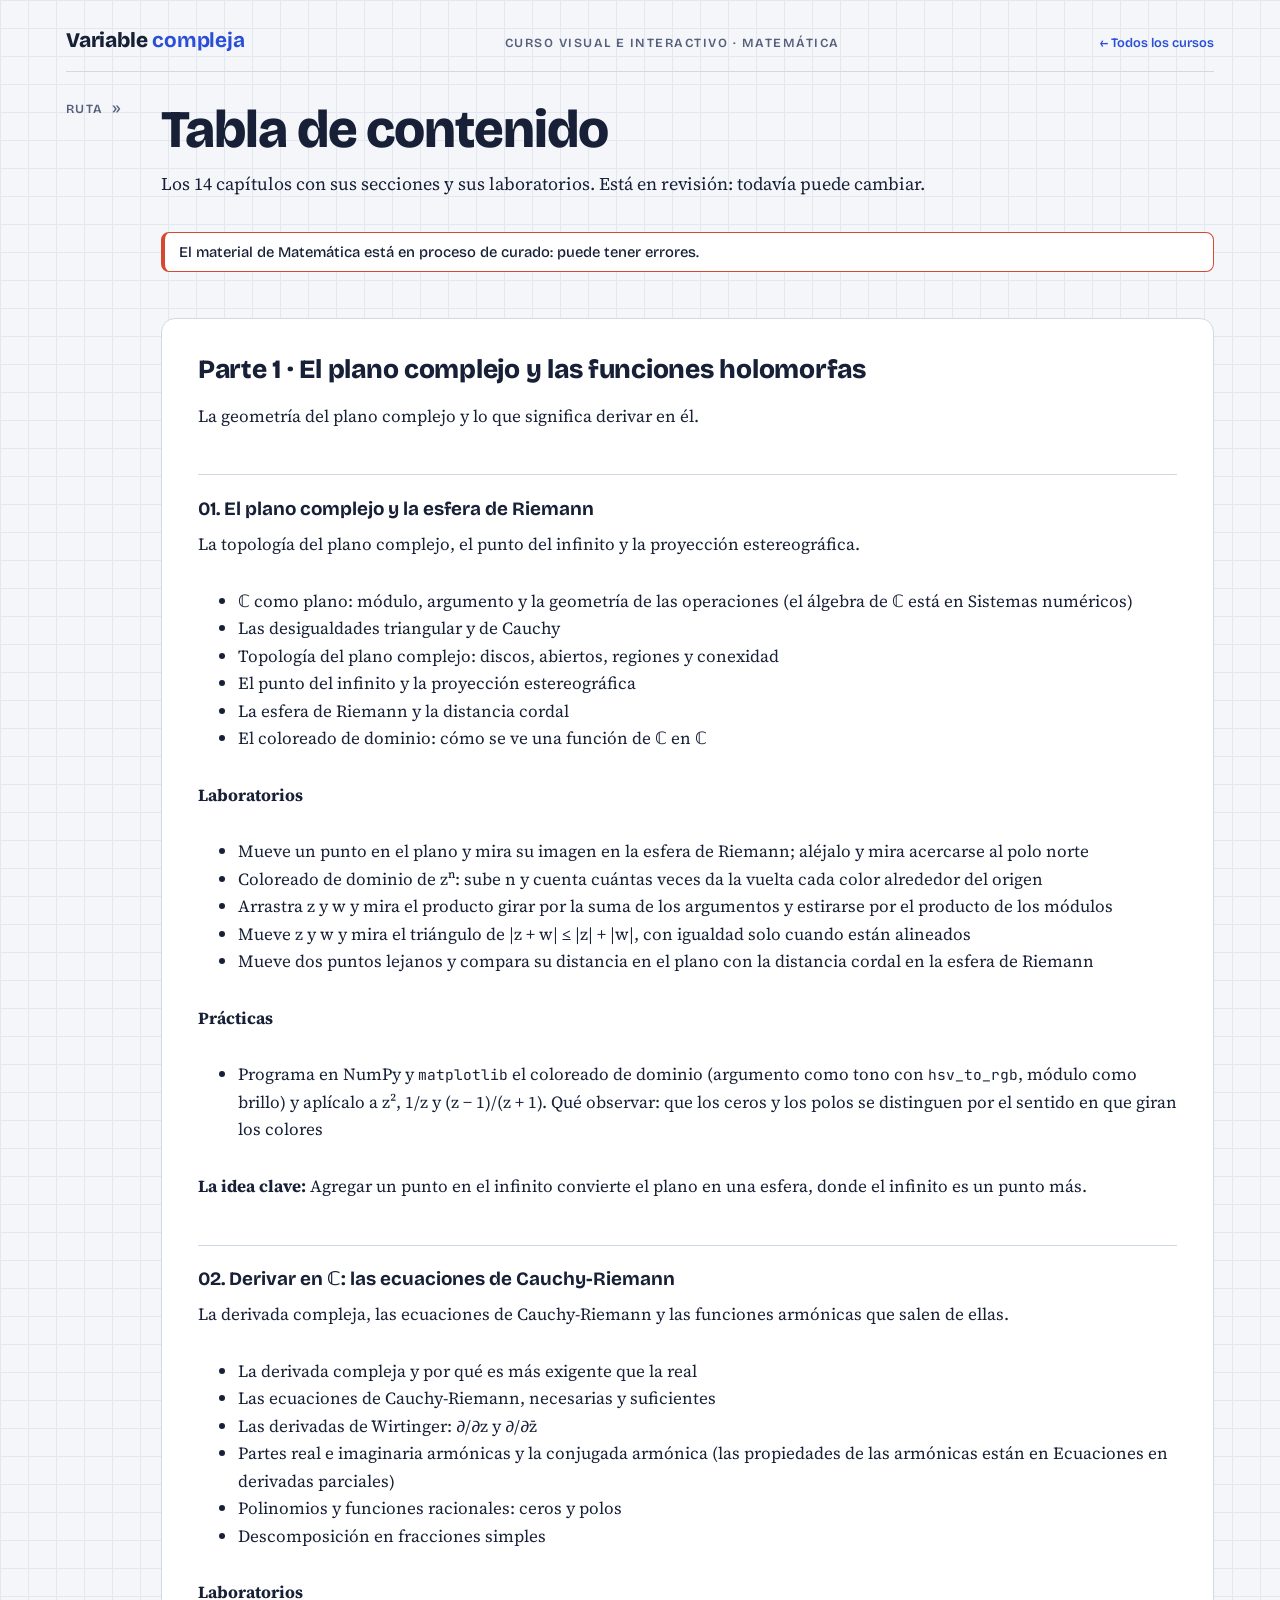
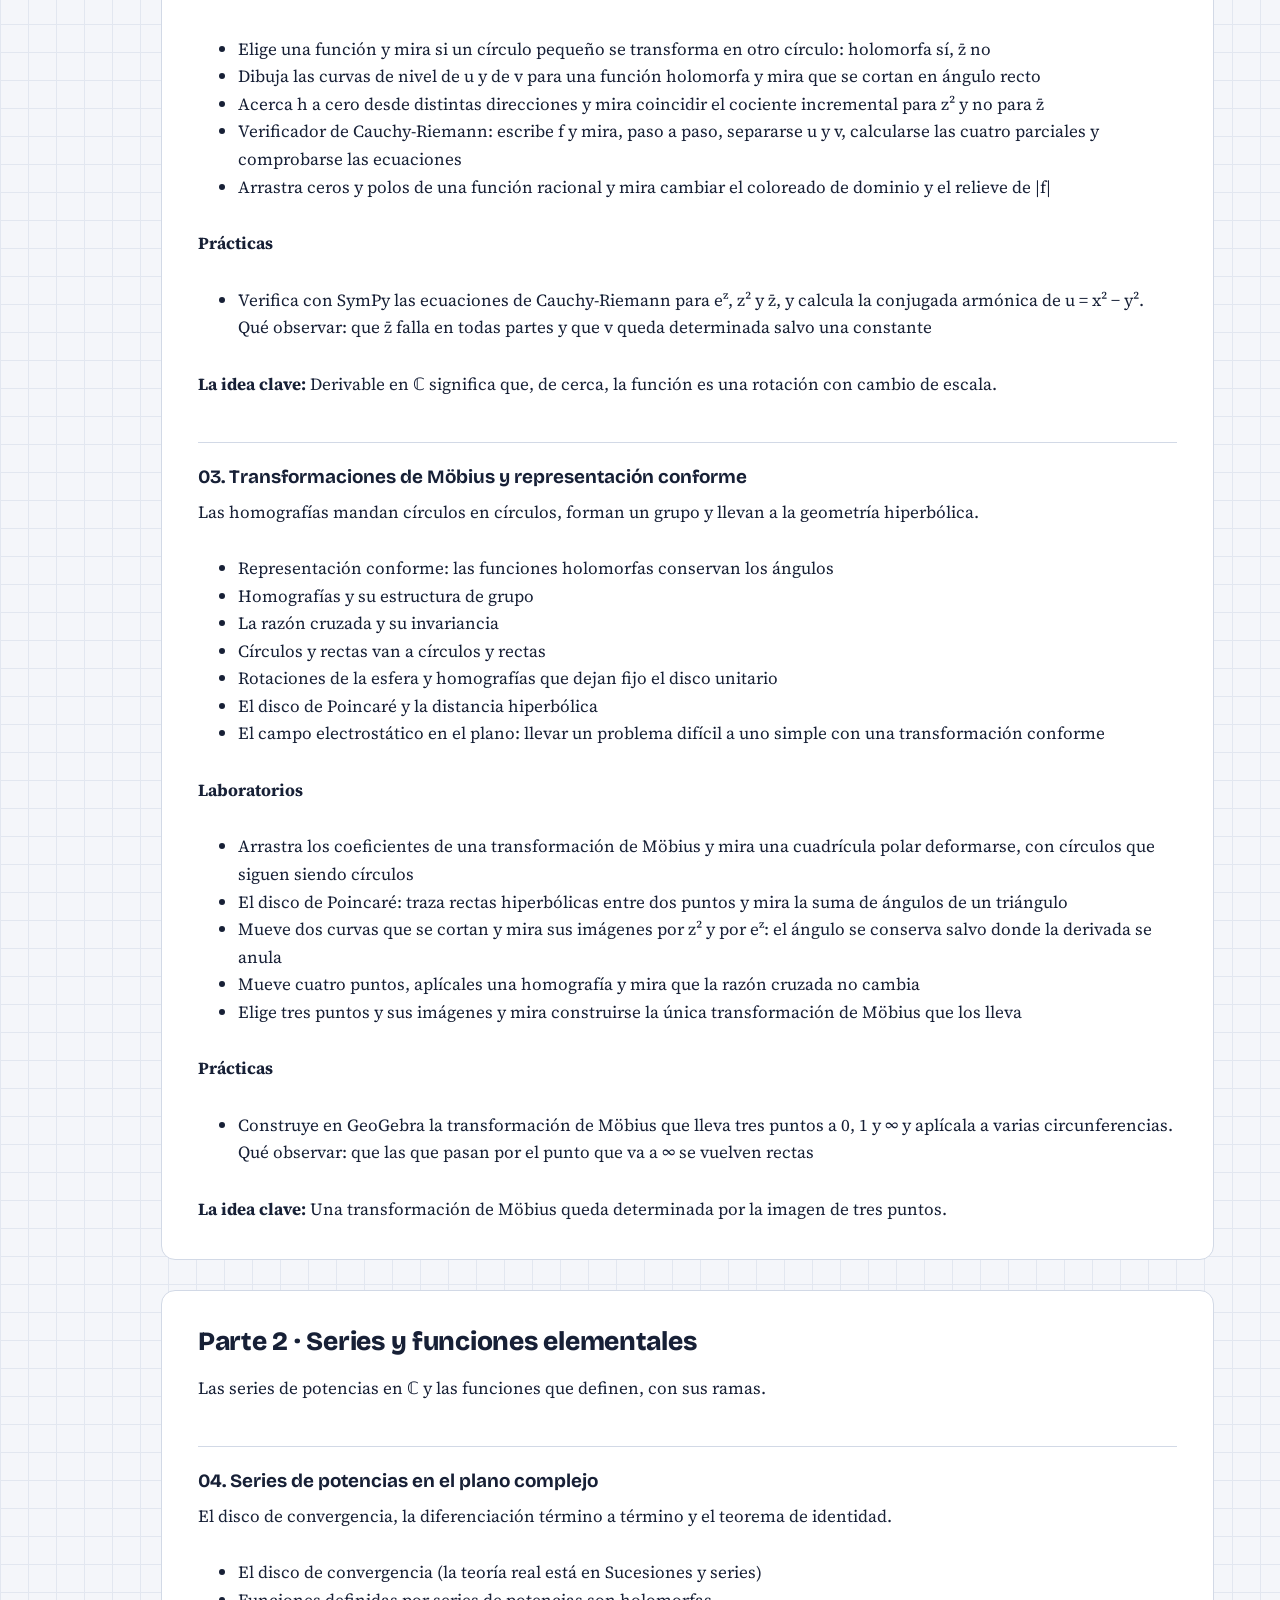
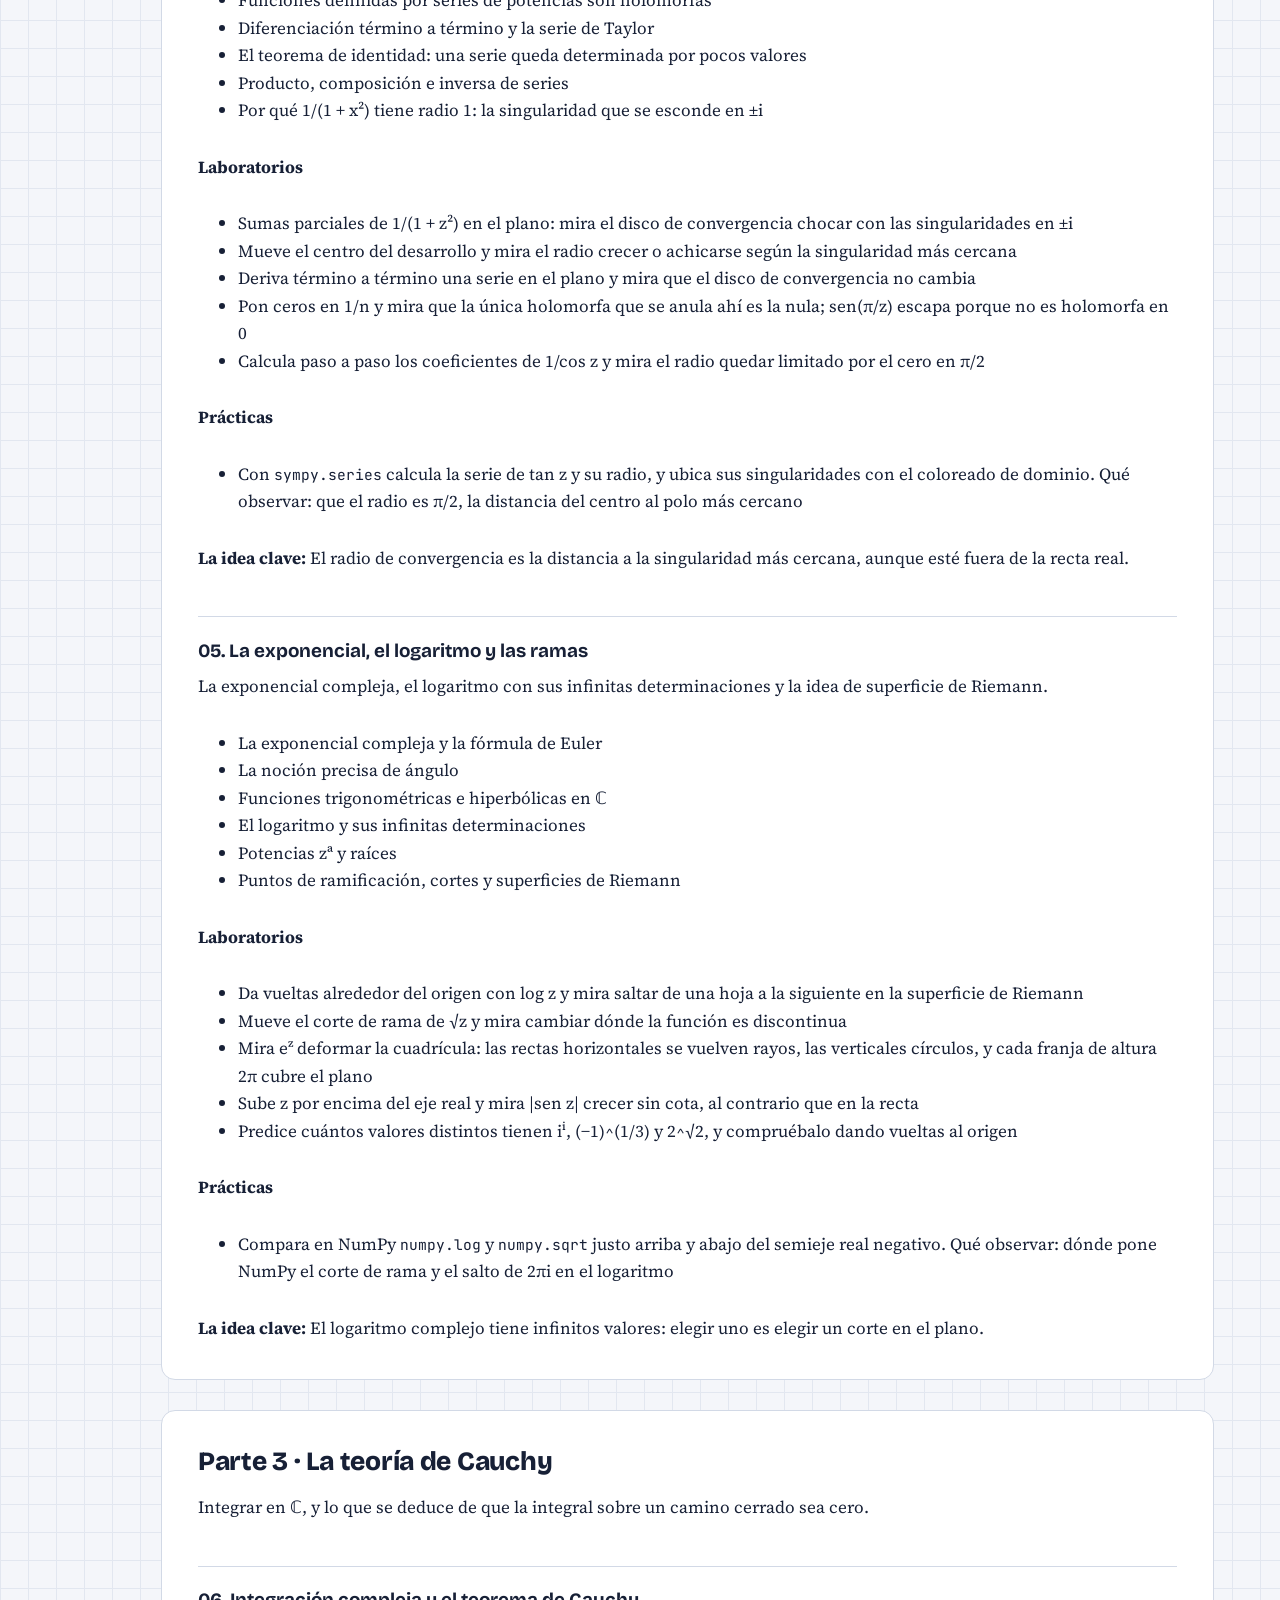
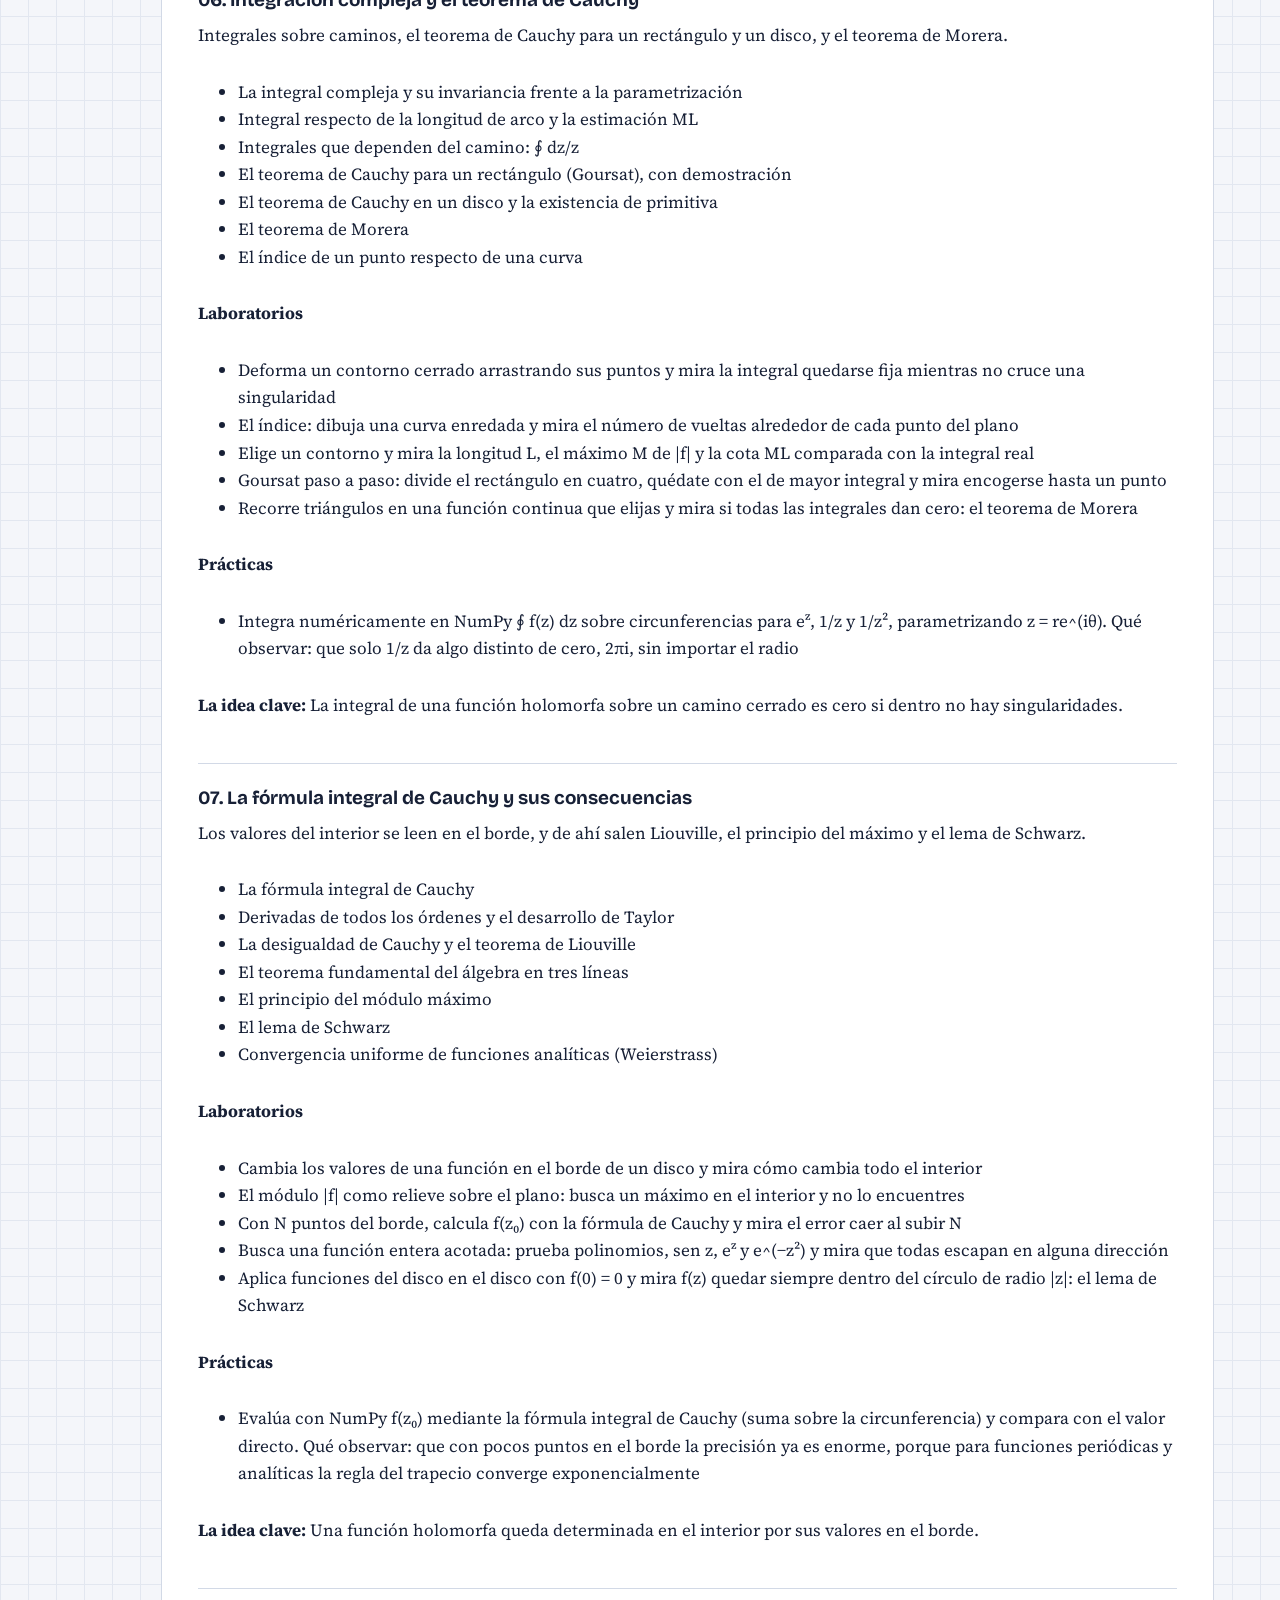
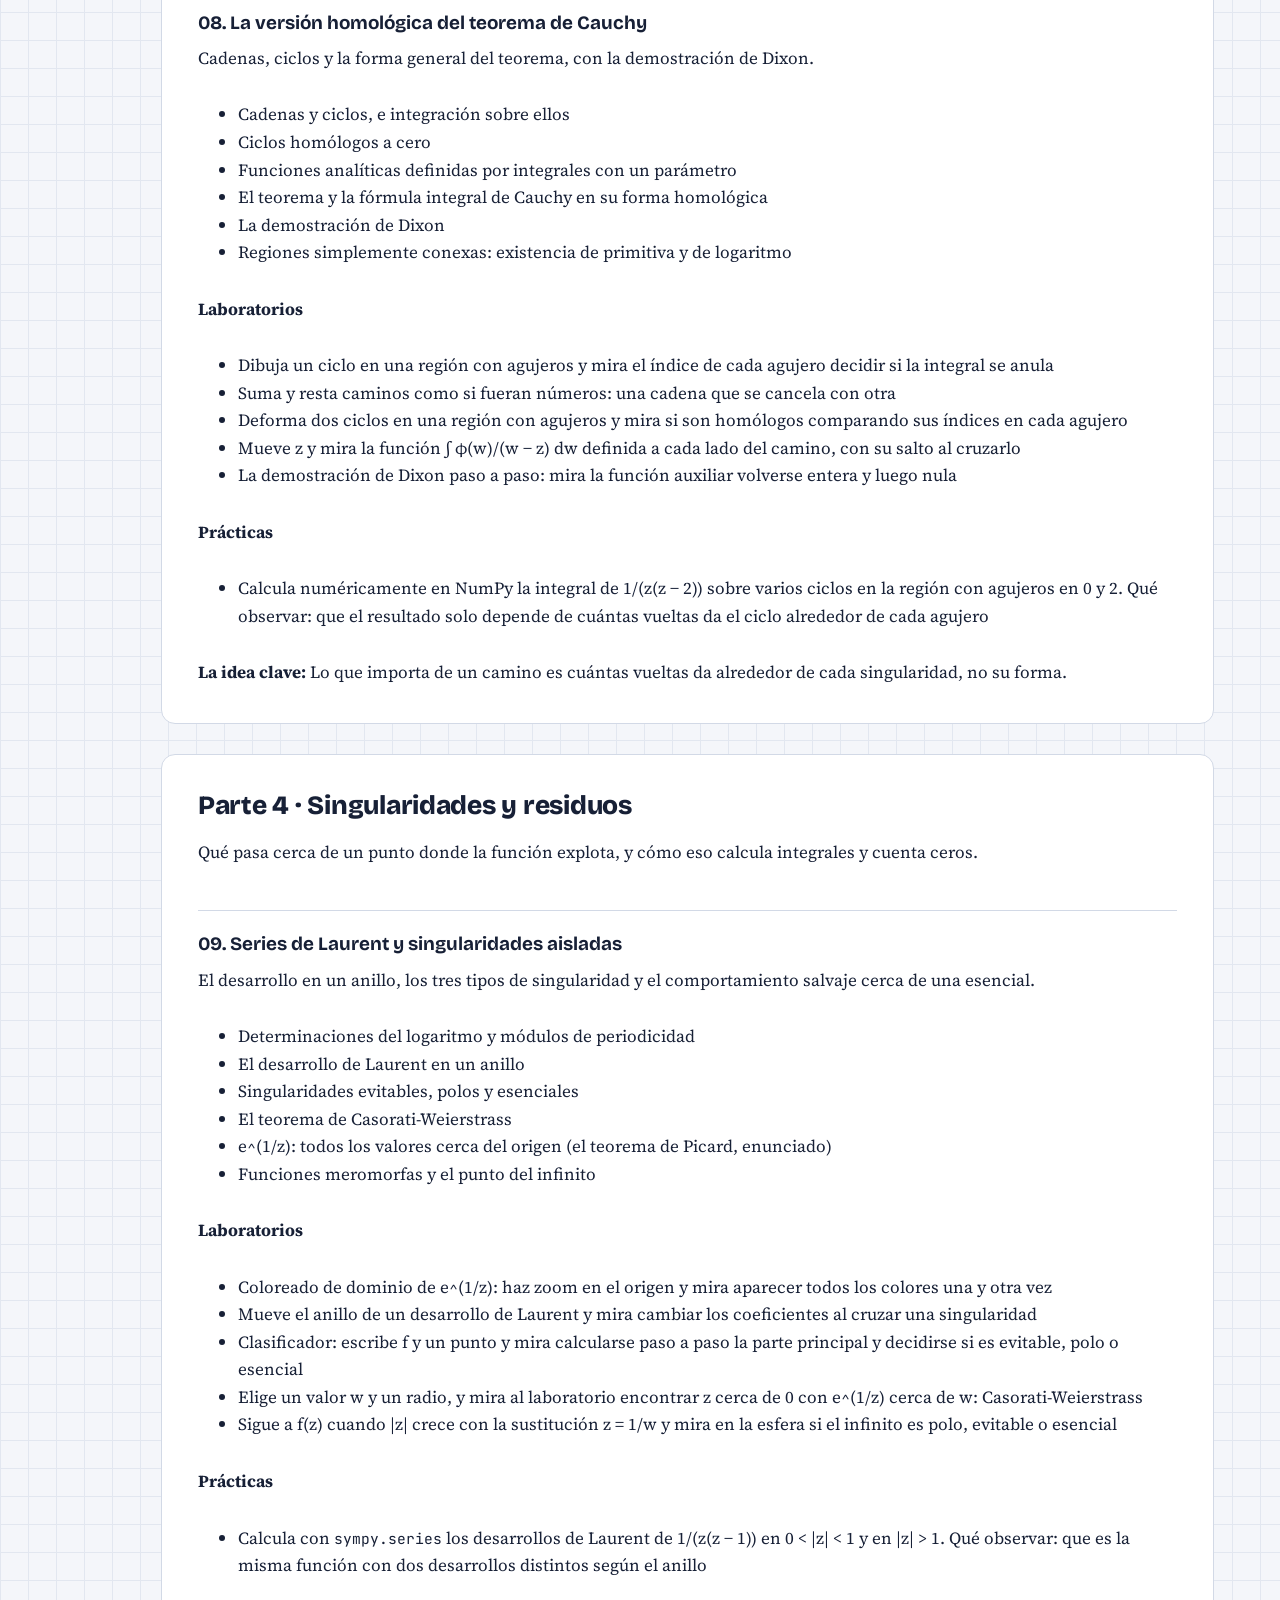
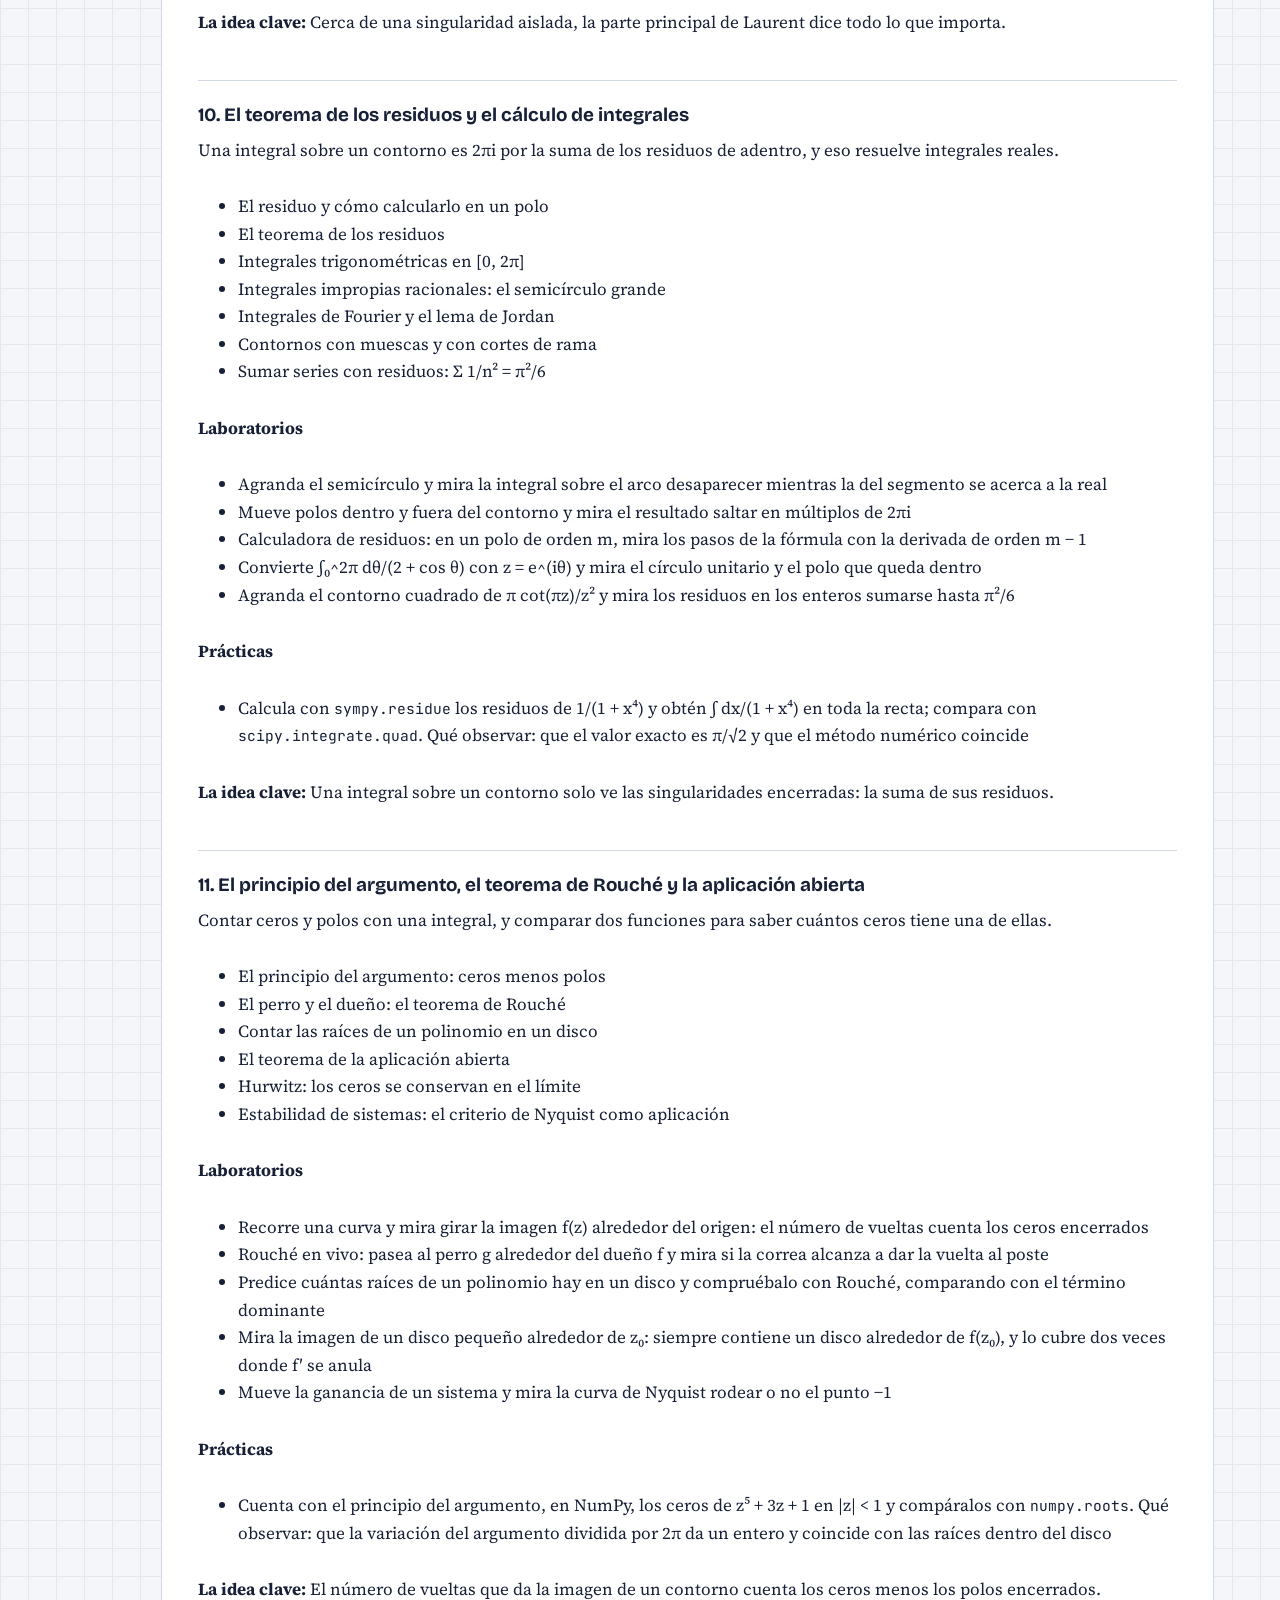
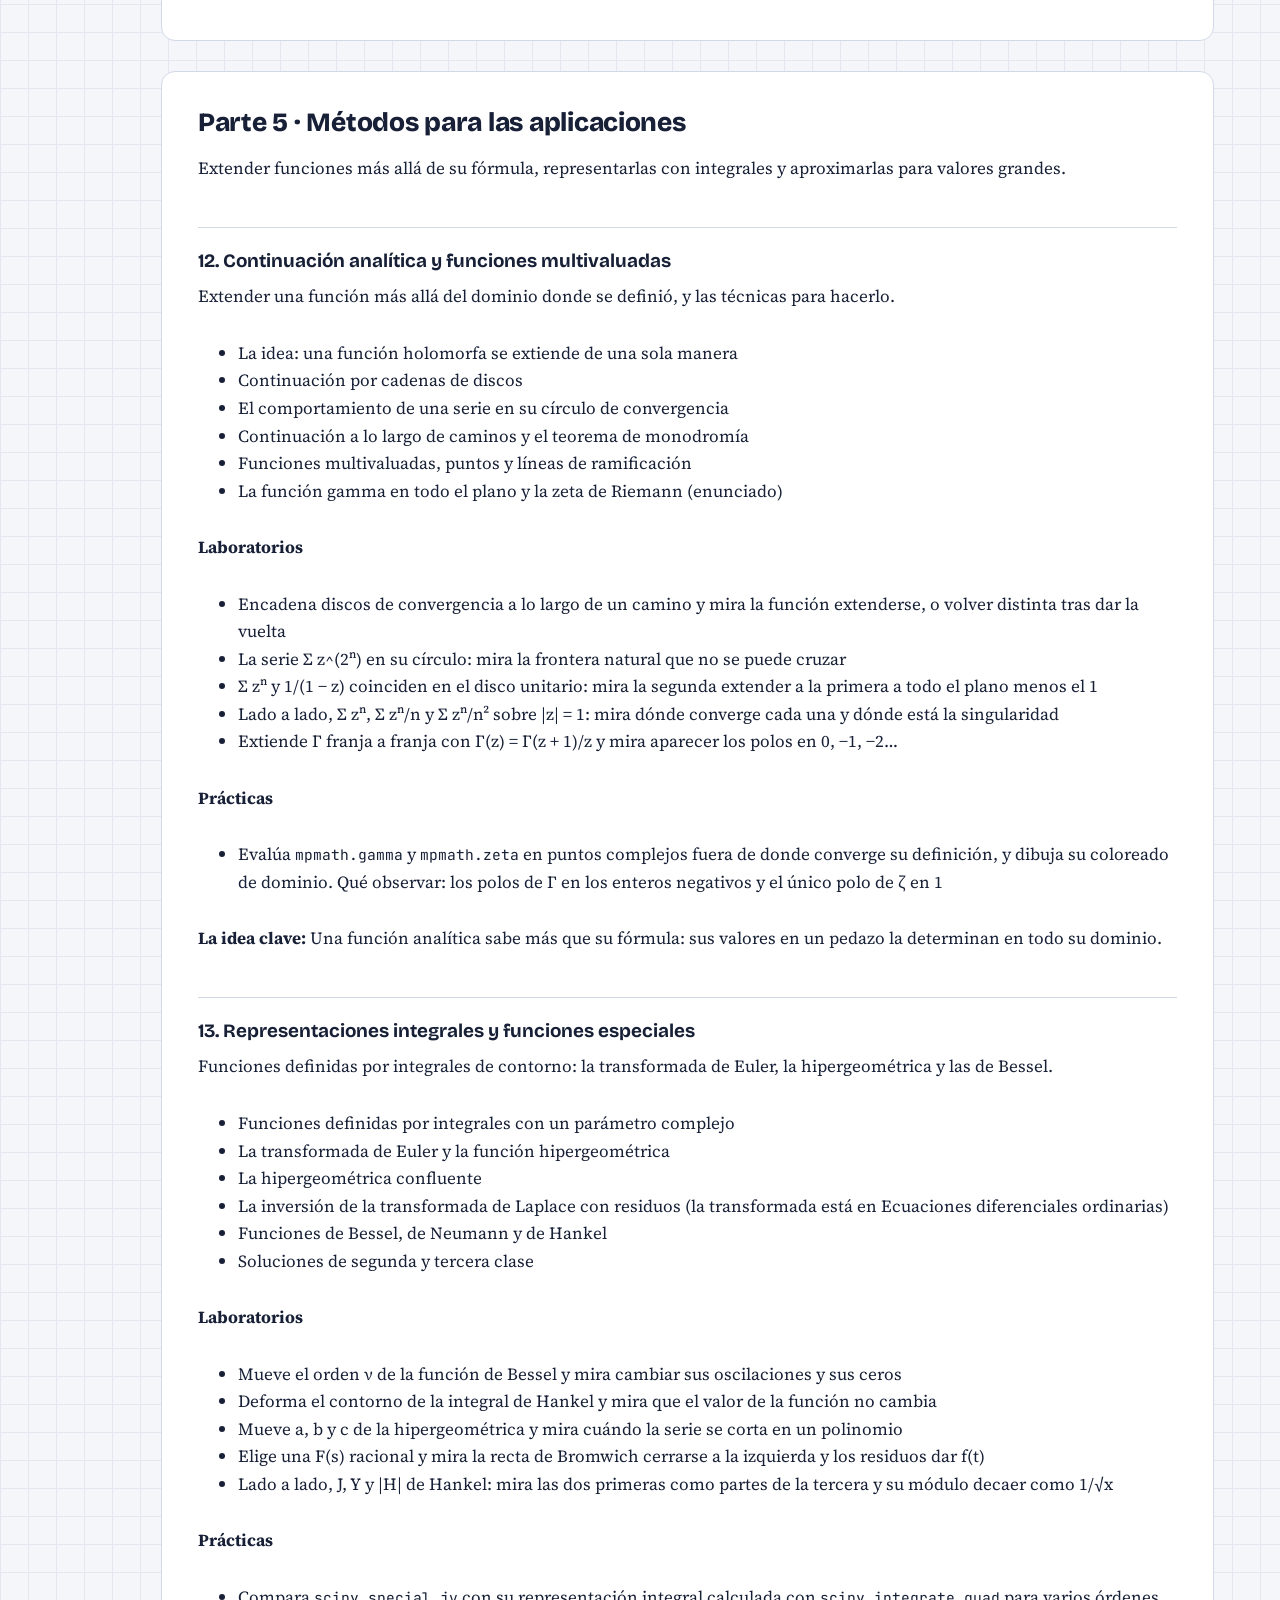
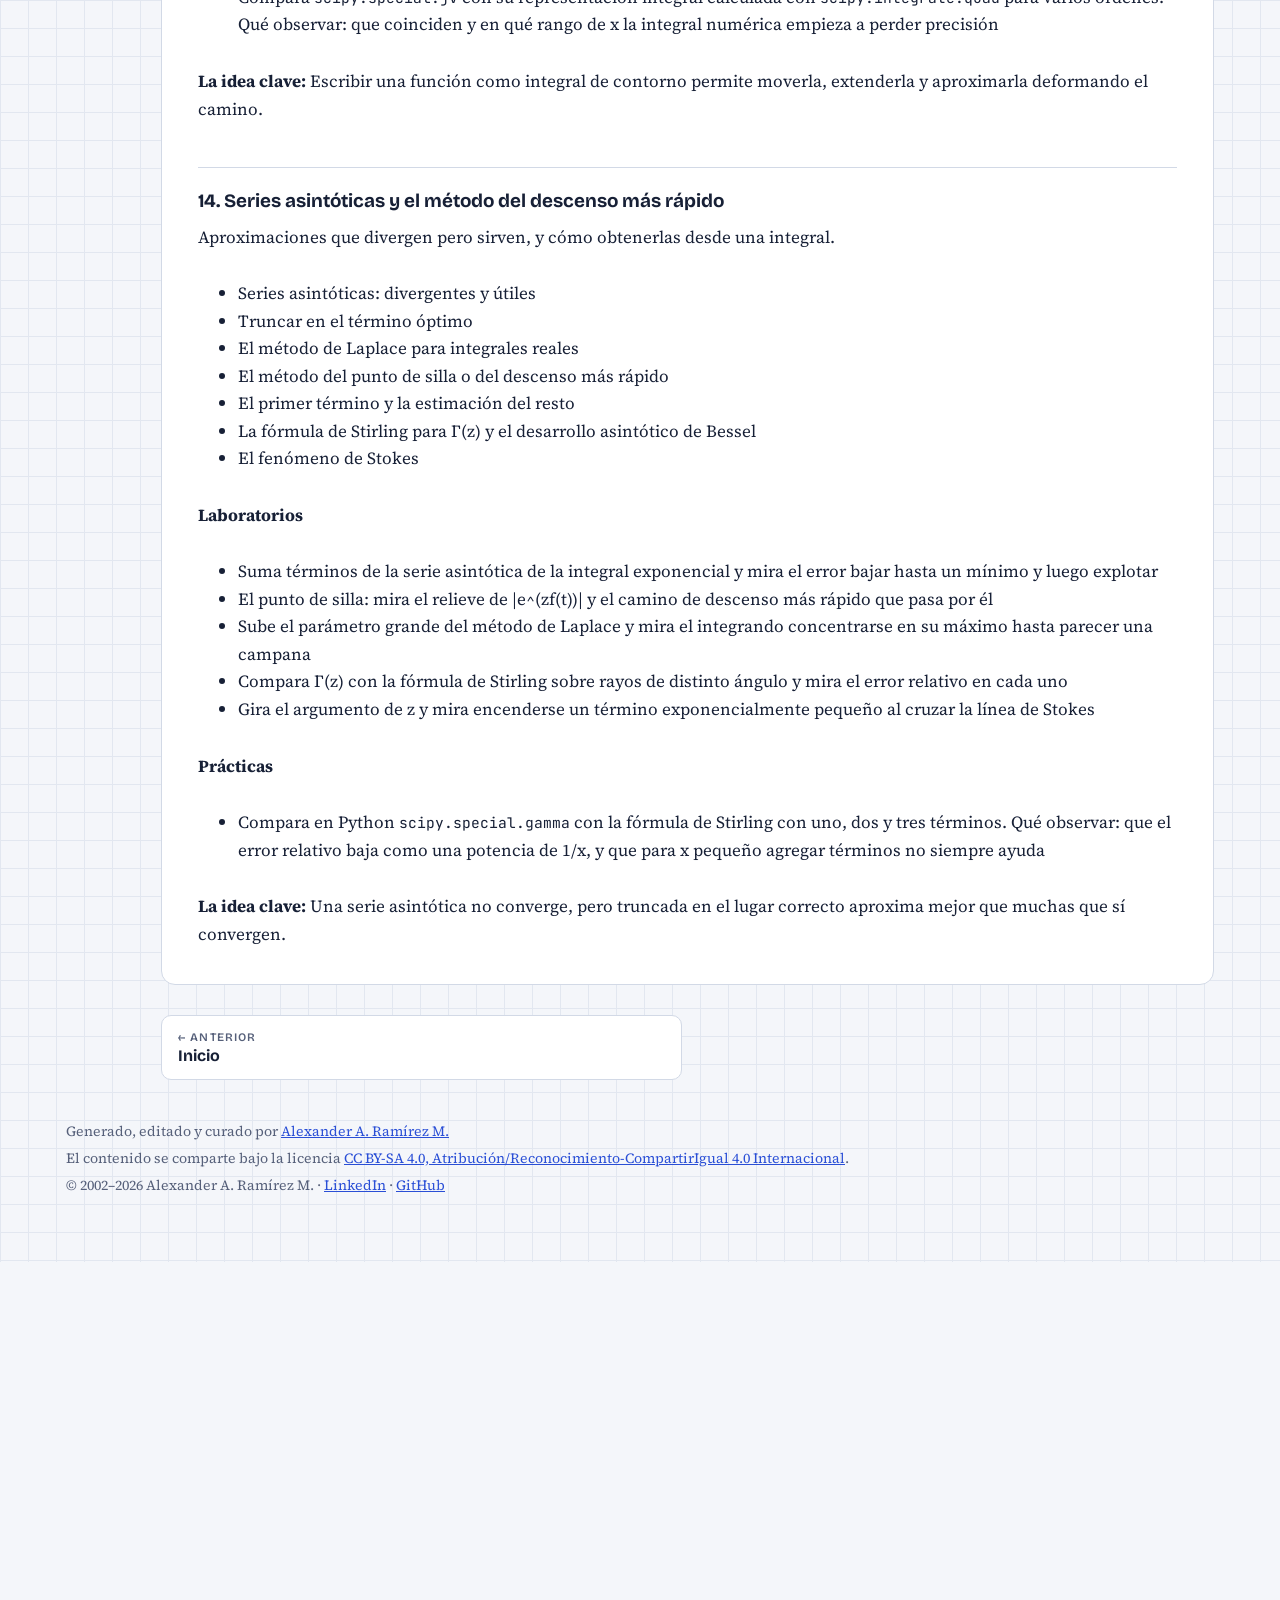
==== commit e5b8e2a1: "Pie común: autoría, licencia CC BY-SA 4.0 y año que se actualiza solo" ====
--- a/temario.html
+++ b/temario.html
@@ -38,7 +38,7 @@
 <nav class="pager" id="pager" aria-label="Capítulo anterior y siguiente"></nav>
 </main>
 </div>
-<footer><span>Curso abierto de aaramirez.github.io.</span><span>Sitio publicado: <a href="https://github.com/aaramirez/mate-variable-compleja" target="_blank" rel="noopener">github.com/aaramirez/mate-variable-compleja</a></span></footer>
+<footer><span>Generado, editado y curado por <a href="https://www.linkedin.com/in/alexander-ramirez-morales/" target="_blank" rel="noopener">Alexander A. Ramírez M.</a></span><span>El contenido se comparte bajo la licencia <a href="https://creativecommons.org/licenses/by-sa/4.0/deed.es" target="_blank" rel="noopener">CC BY-SA 4.0, Atribución/Reconocimiento-CompartirIgual 4.0 Internacional</a>.</span><span>© 2002–<span data-anio>2026</span> Alexander A. Ramírez M. · <a href="https://www.linkedin.com/in/alexander-ramirez-morales/" target="_blank" rel="noopener">LinkedIn</a> · <a href="https://github.com/aaramirez" target="_blank" rel="noopener">GitHub</a></span><script>document.querySelectorAll('[data-anio]').forEach(function (e) { e.textContent = new Date().getFullYear(); });</script></footer>
 </div>
 <script src="assets/lab.js"></script>
 
--- a/assets/style.css
+++ b/assets/style.css
@@ -40,6 +40,8 @@
 var,.v{font-family:var(--f-body);font-style:italic}
 .bf{font-weight:700;font-style:normal}
 code,.mono{font-family:var(--f-mono);font-size:.86em}
+code,pre,.mono{font-variant-ligatures:none}
+blockquote{margin:0;padding:6px 0 6px 16px;border-left:3px solid var(--line);color:var(--muted);font-style:italic}
 .hl{background:linear-gradient(transparent 58%,var(--mark) 58%);padding:0 .1em}
 .eyebrow{font-family:var(--f-display);font-weight:600;font-size:.78rem;letter-spacing:.12em;text-transform:uppercase;color:var(--muted)}
 
@@ -345,7 +347,7 @@
 .fig .t-m{fill:var(--muted)}
 .fig .t-s{font-size:11px}
 .fig .t-xs{font-size:10px;letter-spacing:.06em}
-.fig .t-mono{font-family:var(--f-mono)}
+.fig .t-mono{font-family:var(--f-mono);font-variant-ligatures:none}
 .fig .caja{fill:var(--card);stroke:var(--line);stroke-width:1.2}
 .fig .ln{stroke:var(--muted);stroke-width:1.4;fill:none}
 .fig .ln-d{stroke-dasharray:4 4}
@@ -384,7 +386,7 @@
 .lab{grid-template-columns:minmax(0,1fr)}
 .lab select{width:100%}
 .lab .opciones label{min-width:0}
-.prose code,.practica code,.investiga code,.pruebate code,.practica a,.investiga a,.pruebate a{overflow-wrap:anywhere}
+.prose code,.practica code,.investiga code,.pruebate code,.analogia code,.caso code,.ml code,.analogia a,.caso a,.ml a,.practica a,.investiga a,.pruebate a{overflow-wrap:anywhere}
 [hidden]{display:none!important}
 .lab>*{min-width:0}
 .fig .k-warm{fill:var(--warm)} .fig .s-warm{stroke:var(--warm)}
@@ -412,14 +414,24 @@
 .cmd-nota{font-size:.82rem;color:var(--muted);margin:0}
 .cmd-l{display:flex;align-items:center;gap:8px;min-width:0}
 .cmd-l code{flex:1;min-width:0;overflow-x:auto;white-space:pre;font-size:.85rem;padding:7px 9px;background:var(--card);border:1px solid var(--line);border-radius:6px}
-.cmd-c{font:.8rem var(--f-mono);color:var(--muted);padding:2px 2px 0;overflow-wrap:anywhere}
+.cmd-c{font:.8rem var(--f-mono);color:var(--muted);padding:2px 2px 0;overflow-wrap:anywhere;font-variant-ligatures:none}
 .copiar{flex:none;font:600 .74rem var(--f-display);padding:6px 10px;border:1px solid var(--line);border-radius:6px;background:var(--card);color:var(--ink);cursor:pointer}
 .copiar:hover,.copiar:focus-visible{border-color:var(--good)}
 .copiar.ok{background:var(--good);border-color:var(--good);color:var(--card)}
 .code-copia{position:relative;min-width:0}
-.code-copia pre{max-width:100%;overflow-x:auto;padding-right:84px}
-.code-copia .copiar-todo{position:absolute;top:8px;right:8px}
-@media (max-width:640px){.code-copia .copiar-todo{position:static;display:block;width:fit-content;margin:0 0 6px auto}.code-copia pre{padding-right:12px}}
+.code-copia pre{max-width:100%;overflow-x:auto}
+.code-copia .copiar-todo{position:static;display:block;width:fit-content;margin:0 0 6px auto}
+.code-lineas{display:flex;flex-wrap:wrap;justify-content:flex-end;align-items:center;gap:6px;margin:0 0 6px}
+.code-lineas pre{flex:1 0 100%;margin:0;font-size:.86em;line-height:1.5;max-height:calc(30em + 18px);overflow-x:auto;overflow-y:auto;overscroll-behavior:contain;-webkit-overflow-scrolling:touch;scrollbar-width:thin;scrollbar-color:var(--muted) transparent;padding:8px 12px 8px 4px;background:var(--card);border:1px solid var(--line);border-radius:6px}
+.code-lineas pre:focus-visible{outline:2px solid var(--accent);outline-offset:2px}
+.code-lineas pre::-webkit-scrollbar{width:8px;height:8px}
+.code-lineas pre::-webkit-scrollbar-thumb{background:var(--muted);border-radius:4px}
+.code-lineas.abierto pre{max-height:none}
+.code-lineas code{font-size:1em;counter-reset:ln}
+.code-lineas .copiar-todo{margin:0}
+.code-lineas .ver-todo{font-size:.78rem}
+.code-lineas .ln{counter-increment:ln}
+.code-lineas .ln::before{content:counter(ln);display:inline-block;width:3ch;margin-right:1.5ch;text-align:right;color:var(--muted);opacity:.7;user-select:none;-webkit-user-select:none}
 
 /* ---- Libros de matemática: fórmulas, enunciados, demostraciones, ejercicios y prompts ---- */
 .math-display{display:block;max-width:100%;overflow-x:auto;overflow-y:hidden;padding:6px 2px;margin:4px 0;text-align:center}
